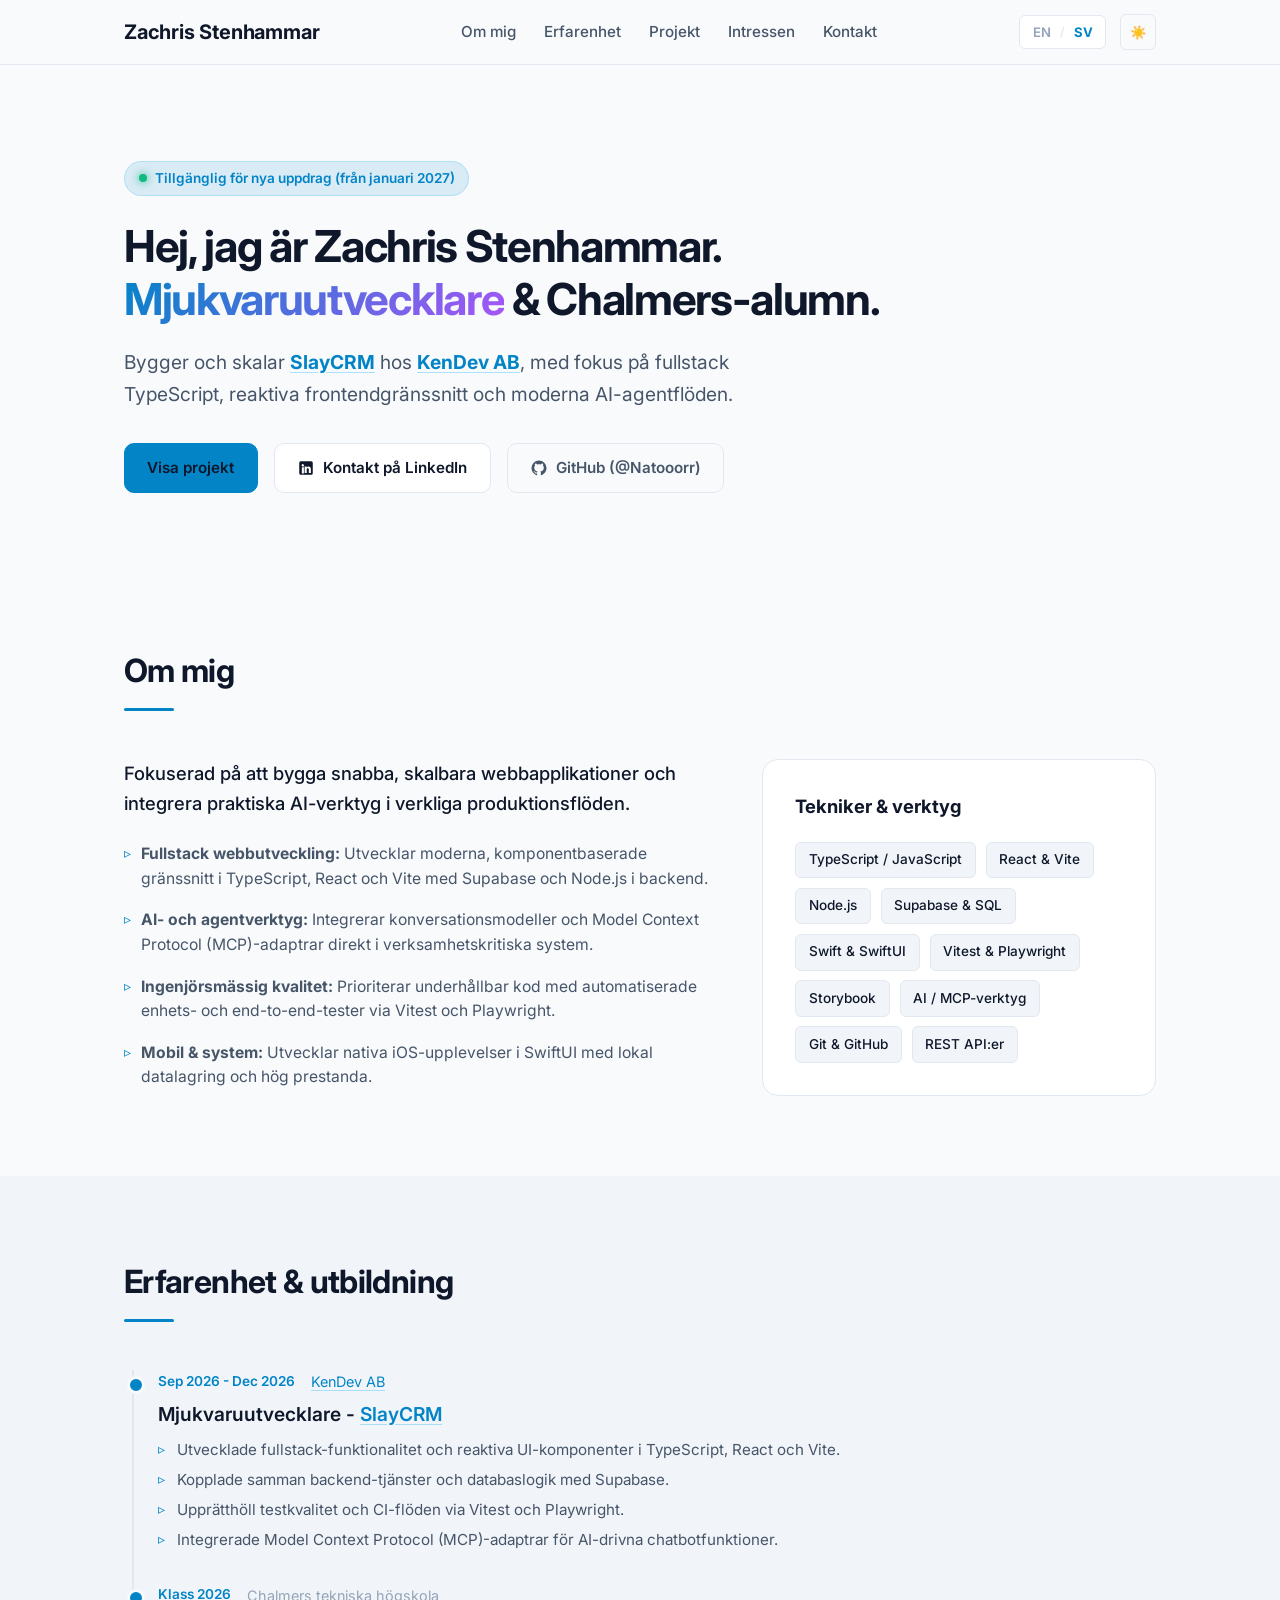
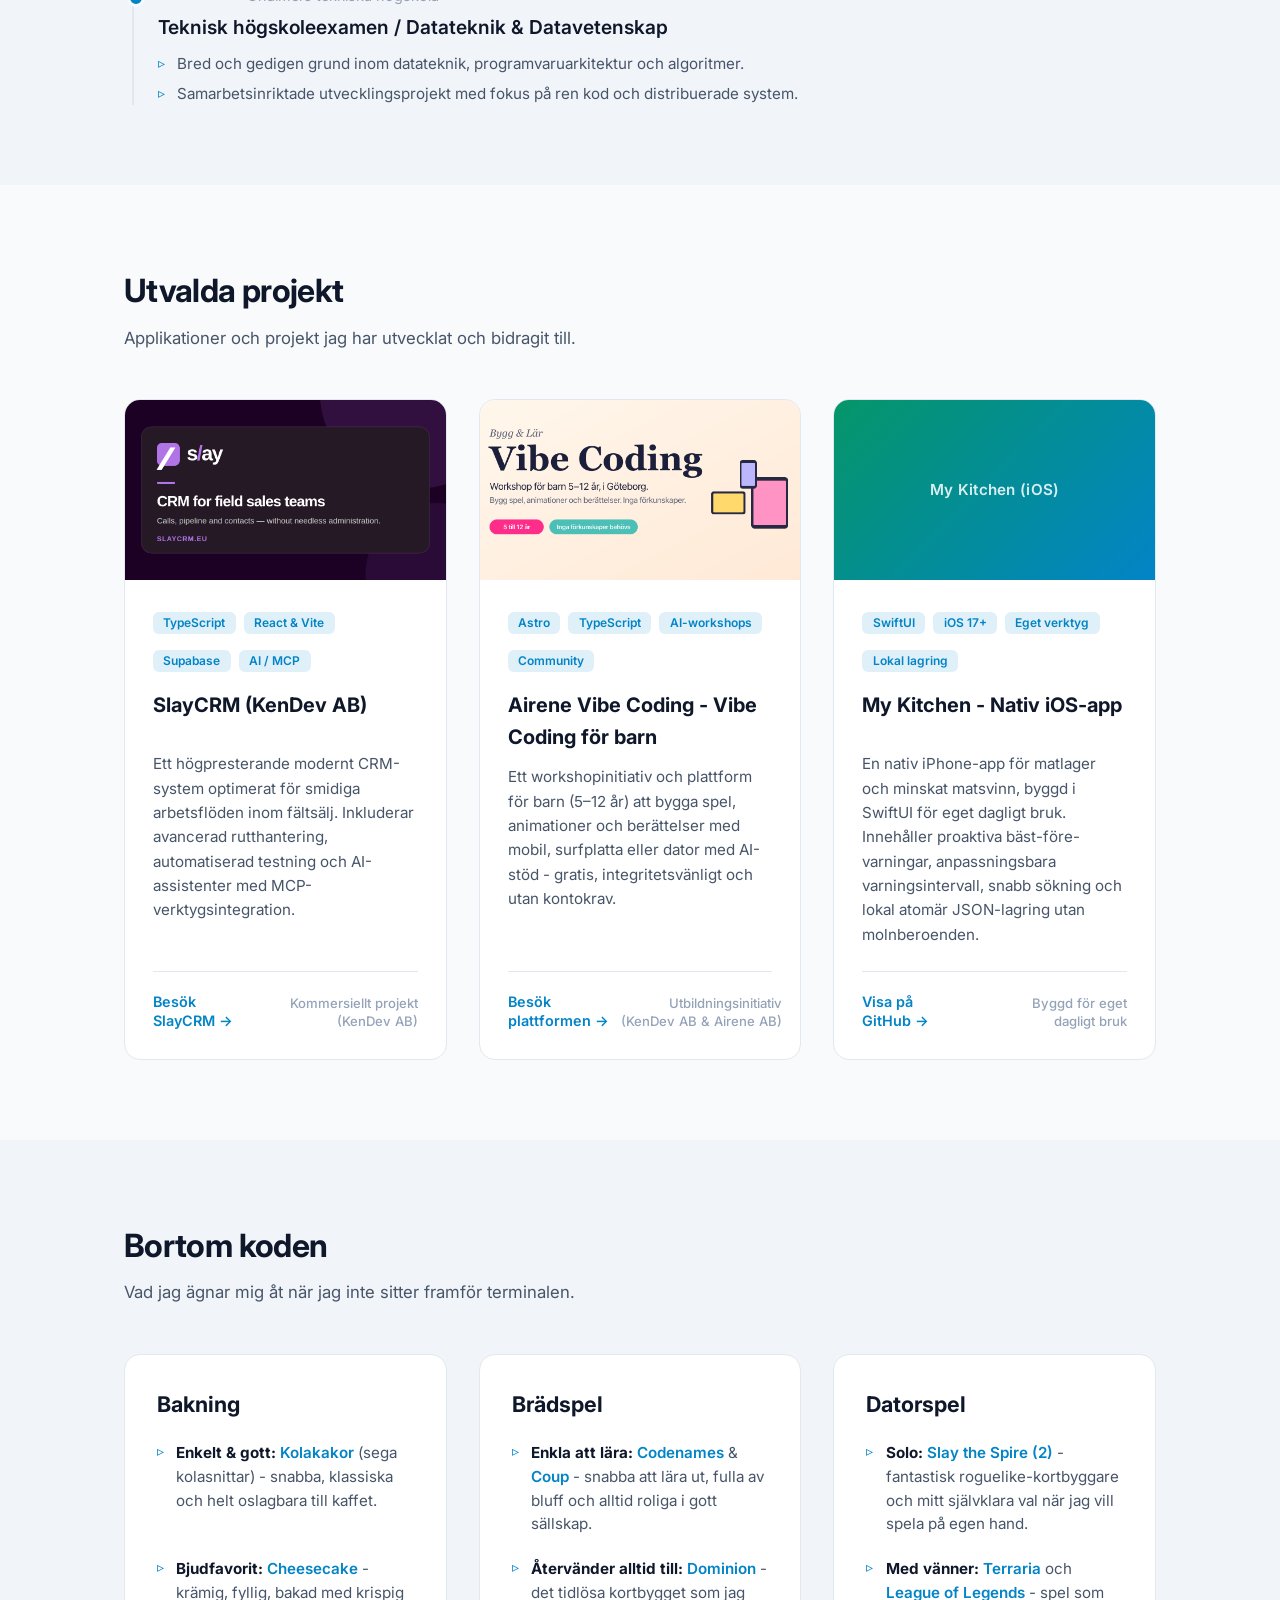
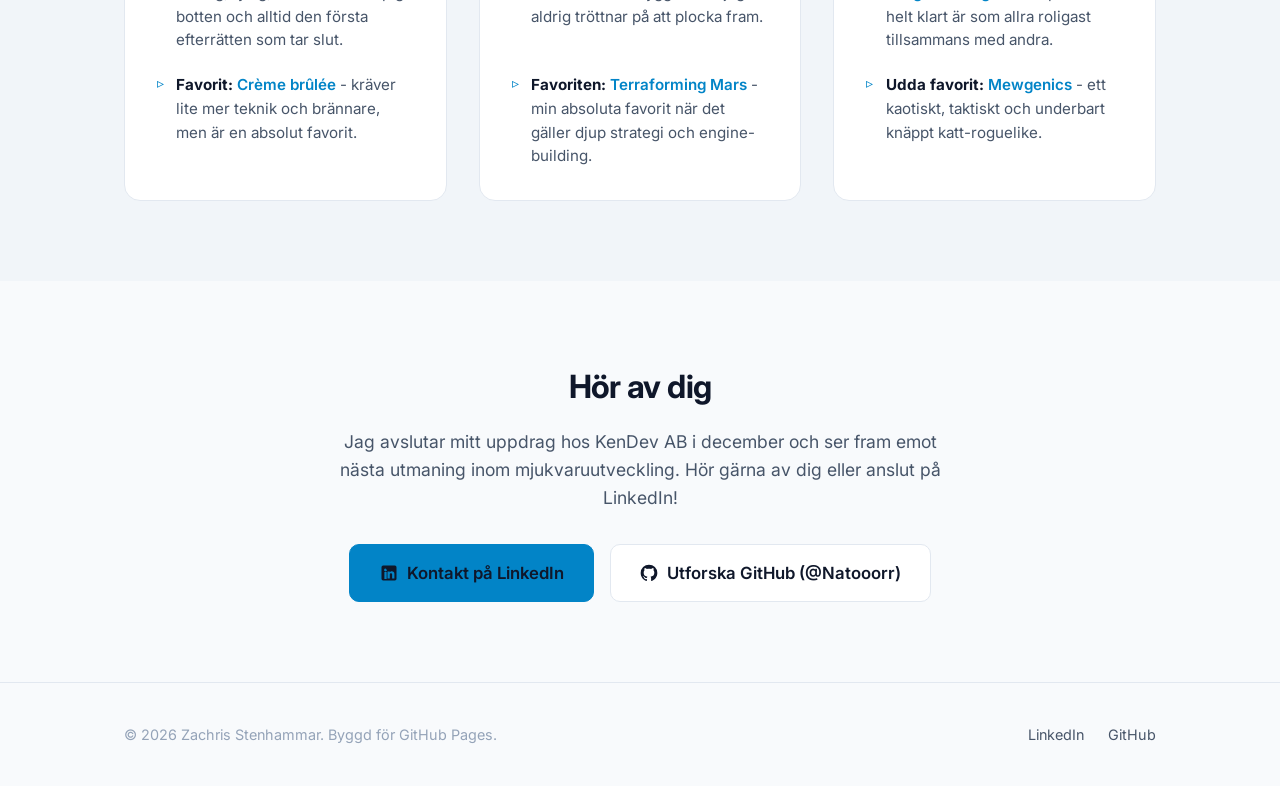
==== sv.html @ f37b709c "style: perfect 4-line hobby card row alignment and copy refinement" ====
<!DOCTYPE html>
<html lang="sv">
<head>
  <meta charset="UTF-8" />
  <meta name="viewport" content="width=device-width, initial-scale=1.0" />
  <title>Zachris Stenhammar - Mjukvaruutvecklare Portfolio</title>
  <meta name="description" content="Portfolio för Zachris Stenhammar - Mjukvaruutvecklare och Chalmers-alumn. Utvecklar SlayCRM hos KenDev AB." />

  <!-- Open Graph Meta Tags (Optimerade för LinkedIn) -->
  <meta property="og:title" content="Zachris Stenhammar - Mjukvaruutvecklare" />
  <meta property="og:description" content="Mjukvaruutvecklare och Chalmers-alumn. Utvecklar SlayCRM hos KenDev AB med TypeScript, React och AI-integrationer." />
  <meta property="og:type" content="website" />
  <meta property="og:locale" content="sv_SE" />
  <meta property="og:url" content="https://natooorr.github.io/portfolio/sv.html" />
  <meta property="og:image" content="https://placehold.co/1200x630/0f172a/38bdf8?text=Zachris+Stenhammar+%E2%80%94+Portfolio" />

  <link rel="stylesheet" href="style.css" />
  <link rel="preconnect" href="https://fonts.googleapis.com">
  <link rel="preconnect" href="https://fonts.gstatic.com" crossorigin>
  <link href="https://fonts.googleapis.com/css2?family=Inter:wght@400;500;600;700&display=swap" rel="stylesheet">
</head>
<body>
  <!-- Header / Navigation -->
  <header class="header">
    <div class="container nav-container">
      <a href="#hero" class="logo">Zachris Stenhammar</a>
      <nav class="nav-links">
        <a href="#about">Om mig</a>
        <a href="#experience">Erfarenhet</a>
        <a href="#projects">Projekt</a>
        <a href="#interests">Intressen</a>
        <a href="#contact">Kontakt</a>
      </nav>
      <div class="nav-actions">
        <div class="lang-switch" role="group" aria-label="Språkval / Language selection">
          <a href="index.html" class="lang-btn" title="English">EN</a>
          <span class="lang-sep">/</span>
          <a href="sv.html" class="lang-btn active" title="Svenska">SV</a>
        </div>
        <button id="theme-toggle" class="btn-icon" aria-label="Växla mörkt/ljust läge">🌙</button>
      </div>
    </div>
  </header>

  <!-- Hero Section -->
  <section id="hero" class="hero-section">
    <div class="container hero-content">
      <div class="status-badge">
        <span class="status-dot"></span> Tillgänglig för nya uppdrag (från januari 2027)
      </div>
      <h1 class="hero-title">
        Hej, jag är <span class="highlight">Zachris Stenhammar</span>.<br />
        <span class="gradient-text">Mjukvaruutvecklare</span> &amp; Chalmers-alumn.
      </h1>
      <p class="hero-subtitle">
        Bygger och skalar <a href="https://slaycrm.eu" target="_blank" rel="noopener" class="text-link"><strong>SlayCRM</strong></a> hos <a href="https://kendev.se" target="_blank" rel="noopener" class="text-link"><strong>KenDev AB</strong></a>, med fokus på fullstack TypeScript, reaktiva frontendgränssnitt och moderna AI-agentflöden.
      </p>
      <div class="hero-cta">
        <a href="#projects" class="btn btn-primary">Visa projekt</a>
        <a href="https://www.linkedin.com/in/zachris-stenhammar-56bb15175/" target="_blank" rel="noopener" class="btn btn-secondary">
          <svg class="icon" viewBox="0 0 24 24" width="18" height="18" fill="currentColor">
            <path d="M19 3a2 2 0 0 1 2 2v14a2 2 0 0 1-2 2H5a2 2 0 0 1-2-2V5a2 2 0 0 1 2-2h14m-.5 15.5v-5.3a3.26 3.26 0 0 0-3.26-3.26c-.85 0-1.84.52-2.28 1.3v-1.11h-2.79v8.37h2.79v-4.93c0-.77.62-1.4 1.39-1.4a1.4 1.4 0 0 1 1.4 1.4v4.93h2.75M6.46 10.9v8.37H9.2V10.9H6.46M7.83 6.64c-.95 0-1.72.77-1.72 1.72s.77 1.72 1.72 1.72 1.72-.77 1.72-1.72-.77-1.72-1.72Z"/>
          </svg>
          Kontakt på LinkedIn
        </a>
        <a href="https://github.com/Natooorr" target="_blank" rel="noopener" class="btn btn-ghost">
          <svg class="icon" viewBox="0 0 24 24" width="18" height="18" fill="currentColor">
            <path d="M12 2A10 10 0 0 0 2 12c0 4.42 2.87 8.17 6.84 9.5.5.08.66-.23.66-.5v-1.69c-2.77.6-3.36-1.34-3.36-1.34-.46-1.16-1.11-1.47-1.11-1.47-.91-.62.07-.6.07-.6 1 .07 1.53 1.03 1.53 1.03.87 1.52 2.34 1.07 2.91.83.1-.65.35-1.09.63-1.34-2.22-.25-4.55-1.11-4.55-4.92 0-1.11.38-2 1.03-2.71-.1-.25-.45-1.29.1-2.64 0 0 .84-.27 2.75 1.02.79-.22 1.65-.33 2.5-.33.85 0 1.71.11 2.5.33 1.91-1.29 2.75-1.02 2.75-1.02.55 1.35.2 2.39.1 2.64.65.71 1.03 1.6 1.03 2.71 0 3.82-2.34 4.66-4.57 4.91.36.31.69.92.69 1.85V21c0 .27.16.59.67.5C19.14 20.16 22 16.42 22 12A10 10 0 0 0 12 2Z"/>
          </svg>
          GitHub (@Natooorr)
        </a>
      </div>
    </div>
  </section>

  <!-- About Section -->
  <section id="about" class="section">
    <div class="container">
      <div class="section-header">
        <h2 class="section-title">Om mig</h2>
        <div class="section-line"></div>
      </div>
      <div class="about-grid">
        <div class="about-text">
          <p class="lead-text">
            Fokuserad på att bygga snabba, skalbara webbapplikationer och integrera praktiska AI-verktyg i verkliga produktionsflöden.
          </p>
          <div class="about-highlights">
            <div class="highlight-item">
              <span class="highlight-bullet">▹</span>
              <div>
                <strong>Fullstack webbutveckling:</strong> Utvecklar moderna, komponentbaserade gränssnitt i TypeScript, React och Vite med Supabase och Node.js i backend.
              </div>
            </div>
            <div class="highlight-item">
              <span class="highlight-bullet">▹</span>
              <div>
                <strong>AI- och agentverktyg:</strong> Integrerar konversationsmodeller och Model Context Protocol (MCP)-adaptrar direkt i verksamhetskritiska system.
              </div>
            </div>
            <div class="highlight-item">
              <span class="highlight-bullet">▹</span>
              <div>
                <strong>Ingenjörsmässig kvalitet:</strong> Prioriterar underhållbar kod med automatiserade enhets- och end-to-end-tester via Vitest och Playwright.
              </div>
            </div>
            <div class="highlight-item">
              <span class="highlight-bullet">▹</span>
              <div>
                <strong>Mobil &amp; system:</strong> Utvecklar nativa iOS-upplevelser i SwiftUI med lokal datalagring och hög prestanda.
              </div>
            </div>
          </div>
        </div>
        <div class="skills-card">
          <h3 class="skills-heading">Tekniker &amp; verktyg</h3>
          <div class="skills-tags">
            <span class="tag">TypeScript / JavaScript</span>
            <span class="tag">React &amp; Vite</span>
            <span class="tag">Node.js</span>
            <span class="tag">Supabase &amp; SQL</span>
            <span class="tag">Swift &amp; SwiftUI</span>
            <span class="tag">Vitest &amp; Playwright</span>
            <span class="tag">Storybook</span>
            <span class="tag">AI / MCP-verktyg</span>
            <span class="tag">Git &amp; GitHub</span>
            <span class="tag">REST API:er</span>
          </div>
        </div>
      </div>
    </div>
  </section>

  <!-- Experience Section -->
  <section id="experience" class="section section-alt">
    <div class="container">
      <div class="section-header">
        <h2 class="section-title">Erfarenhet &amp; utbildning</h2>
        <div class="section-line"></div>
      </div>

      <div class="timeline">
        <!-- KenDev AB -->
        <div class="timeline-item">
          <div class="timeline-meta">
            <span class="timeline-period">Sep 2026 - Dec 2026</span>
            <span class="timeline-company"><a href="https://kendev.se" target="_blank" rel="noopener" class="text-link">KenDev AB</a></span>
          </div>
          <div class="timeline-content">
            <h3 class="timeline-role">Mjukvaruutvecklare - <a href="https://slaycrm.eu" target="_blank" rel="noopener" class="text-link">SlayCRM</a></h3>
            <ul class="timeline-bullets">
              <li>Utvecklade fullstack-funktionalitet och reaktiva UI-komponenter i TypeScript, React och Vite.</li>
              <li>Kopplade samman backend-tjänster och databaslogik med Supabase.</li>
              <li>Upprätthöll testkvalitet och CI-flöden via Vitest och Playwright.</li>
              <li>Integrerade Model Context Protocol (MCP)-adaptrar för AI-drivna chatbotfunktioner.</li>
            </ul>
          </div>
        </div>

        <!-- Chalmers -->
        <div class="timeline-item">
          <div class="timeline-meta">
            <span class="timeline-period">Klass 2026</span>
            <span class="timeline-company">Chalmers tekniska högskola</span>
          </div>
          <div class="timeline-content">
            <h3 class="timeline-role">Teknisk högskoleexamen / Datateknik &amp; Datavetenskap</h3>
            <ul class="timeline-bullets">
              <li>Bred och gedigen grund inom datateknik, programvaruarkitektur och algoritmer.</li>
              <li>Samarbetsinriktade utvecklingsprojekt med fokus på ren kod och distribuerade system.</li>
            </ul>
          </div>
        </div>
      </div>
    </div>
  </section>

  <!-- Projects Section -->
  <section id="projects" class="section">
    <div class="container">
      <div class="section-header">
        <h2 class="section-title">Utvalda projekt</h2>
        <p class="section-subtitle">Applikationer och projekt jag har utvecklat och bidragit till.</p>
      </div>

      <div class="projects-grid">
        <!-- Project 1: SlayCRM -->
        <article class="project-card">
          <div class="project-preview">
            <img src="images/slaycrm.png" alt="SlayCRM Förhandsgranskning" />
          </div>
          <div class="project-body">
            <div class="project-tags">
              <span class="badge">TypeScript</span>
              <span class="badge">React &amp; Vite</span>
              <span class="badge">Supabase</span>
              <span class="badge">AI / MCP</span>
            </div>
            <h3 class="project-title">SlayCRM (KenDev AB)</h3>
            <p class="project-description">
              Ett högpresterande modernt CRM-system optimerat för smidiga arbetsflöden inom fältsälj. Inkluderar avancerad rutthantering, automatiserad testning och AI-assistenter med MCP-verktygsintegration.
            </p>
            <div class="project-links">
              <a href="https://slaycrm.eu" target="_blank" rel="noopener" class="link-btn link-demo">Besök<br />SlayCRM&nbsp;&rarr;</a>
              <span class="project-meta">Kommersiellt projekt<br />(KenDev AB)</span>
            </div>
          </div>
        </article>

        <!-- Project 2: Airene Vibe Coding -->
        <article class="project-card">
          <div class="project-preview">
            <img src="images/vibecoding.png" alt="Airene Vibe Coding Förhandsgranskning" />
          </div>
          <div class="project-body">
            <div class="project-tags">
              <span class="badge">Astro</span>
              <span class="badge">TypeScript</span>
              <span class="badge">AI-workshops</span>
              <span class="badge">Community</span>
            </div>
            <h3 class="project-title">Airene Vibe Coding - Vibe Coding för barn</h3>
            <p class="project-description">
              Ett workshopinitiativ och plattform för barn (5–12 år) att bygga spel, animationer och berättelser med mobil, surfplatta eller dator med AI-stöd - gratis, integritetsvänligt och utan kontokrav.
            </p>
            <div class="project-links">
              <a href="https://vibecoding.bernting.se" target="_blank" rel="noopener" class="link-btn link-demo">Besök<br />plattformen&nbsp;&rarr;</a>
              <span class="project-meta">Utbildningsinitiativ<br />(KenDev AB &amp; Airene AB)</span>
            </div>
          </div>
        </article>

        <!-- Project 3: My Kitchen iOS App -->
        <article class="project-card">
          <div class="project-preview">
            <div class="project-placeholder-thumb gradient-2">
              <span>My Kitchen (iOS)</span>
            </div>
          </div>
          <div class="project-body">
            <div class="project-tags">
              <span class="badge">SwiftUI</span>
              <span class="badge">iOS 17+</span>
              <span class="badge">Eget verktyg</span>
              <span class="badge">Lokal lagring</span>
            </div>
            <h3 class="project-title">My Kitchen - Nativ iOS-app</h3>
            <p class="project-description">
              En nativ iPhone-app för matlager och minskat matsvinn, byggd i SwiftUI för eget dagligt bruk. Innehåller proaktiva bäst-före-varningar, anpassningsbara varningsintervall, snabb sökning och lokal atomär JSON-lagring utan molnberoenden.
            </p>
            <div class="project-links">
              <a href="https://github.com/Natooorr/KitchenInventory" target="_blank" rel="noopener" class="link-btn link-demo">Visa på<br />GitHub&nbsp;&rarr;</a>
              <span class="project-meta">Byggd för eget<br />dagligt bruk</span>
            </div>
          </div>
        </article>
      </div>
    </div>
  </section>

  <!-- Bortom koden Section -->
  <section id="interests" class="section section-alt">
    <div class="container">
      <div class="section-header">
        <h2 class="section-title">Bortom koden</h2>
        <p class="section-subtitle">Vad jag ägnar mig åt när jag inte sitter framför terminalen.</p>
      </div>

      <div class="interests-grid">
        <!-- Bakning -->
        <div class="interest-card">
          <div class="interest-header">
            <h3 class="interest-title">Bakning</h3>
          </div>
          <ul class="interest-list">
            <li>
              <strong>Enkelt &amp; gott:</strong> <em>Kolakakor</em> (sega kolasnittar)&nbsp;- snabba, klassiska och helt oslagbara till kaffet.
            </li>
            <li>
              <strong>Bjudfavorit:</strong> <em>Cheesecake</em>&nbsp;- krämig, fyllig, bakad med krispig botten och alltid den första efterrätten som tar slut.
            </li>
            <li>
              <strong>Favorit:</strong> <em>Crème brûlée</em>&nbsp;- kräver lite mer teknik och brännare, men är en absolut favorit.
            </li>
          </ul>
        </div>

        <!-- Brädspel -->
        <div class="interest-card">
          <div class="interest-header">
            <h3 class="interest-title">Brädspel</h3>
          </div>
          <ul class="interest-list">
            <li>
              <strong>Enkla att lära:</strong> <em>Codenames</em> &amp; <em>Coup</em>&nbsp;- snabba att lära ut, fulla av bluff och alltid roliga i gott sällskap.
            </li>
            <li>
              <strong>Återvänder alltid till:</strong> <em>Dominion</em>&nbsp;- det tidlösa kortbygget som jag aldrig tröttnar på att plocka fram.
            </li>
            <li>
              <strong>Favoriten:</strong> <em>Terraforming Mars</em>&nbsp;- min absoluta favorit när det gäller djup strategi och engine-building.
            </li>
          </ul>
        </div>

        <!-- Datorspel -->
        <div class="interest-card">
          <div class="interest-header">
            <h3 class="interest-title">Datorspel</h3>
          </div>
          <ul class="interest-list">
            <li>
              <strong>Solo:</strong> <em>Slay the Spire (2)</em>&nbsp;- fantastisk roguelike-kortbyggare och mitt självklara val när jag vill spela på egen hand.
            </li>
            <li>
              <strong>Med vänner:</strong> <em>Terraria</em> och <em>League of Legends</em>&nbsp;- spel som helt klart är som allra roligast tillsammans med andra.
            </li>
            <li>
              <strong>Udda favorit:</strong> <em>Mewgenics</em>&nbsp;- ett kaotiskt, taktiskt och underbart knäppt katt-roguelike.
            </li>
          </ul>
        </div>
      </div>
    </div>
  </section>

  <!-- Contact & LinkedIn CTA -->
  <section id="contact" class="section">
    <div class="container contact-container">
      <h2 class="section-title">Hör av dig</h2>
      <p class="contact-subtitle">
        Jag avslutar mitt uppdrag hos KenDev AB i december och ser fram emot nästa utmaning inom mjukvaruutveckling. Hör gärna av dig eller anslut på LinkedIn!
      </p>
      <div class="contact-buttons">
        <a href="https://www.linkedin.com/in/zachris-stenhammar-56bb15175/" target="_blank" rel="noopener" class="btn btn-primary btn-large">
          <svg class="icon" viewBox="0 0 24 24" width="20" height="20" fill="currentColor">
            <path d="M19 3a2 2 0 0 1 2 2v14a2 2 0 0 1-2 2H5a2 2 0 0 1-2-2V5a2 2 0 0 1 2-2h14m-.5 15.5v-5.3a3.26 3.26 0 0 0-3.26-3.26c-.85 0-1.84.52-2.28 1.3v-1.11h-2.79v8.37h2.79v-4.93c0-.77.62-1.4 1.39-1.4a1.4 1.4 0 0 1 1.4 1.4v4.93h2.75M6.46 10.9v8.37H9.2V10.9H6.46M7.83 6.64c-.95 0-1.72.77-1.72 1.72s.77 1.72 1.72 1.72 1.72-.77 1.72-1.72-.77-1.72-1.72Z"/>
          </svg>
          Kontakt på LinkedIn
        </a>
        <a href="https://github.com/Natooorr" target="_blank" rel="noopener" class="btn btn-secondary btn-large">
          <svg class="icon" viewBox="0 0 24 24" width="20" height="20" fill="currentColor">
            <path d="M12 2A10 10 0 0 0 2 12c0 4.42 2.87 8.17 6.84 9.5.5.08.66-.23.66-.5v-1.69c-2.77.6-3.36-1.34-3.36-1.34-.46-1.16-1.11-1.47-1.11-1.47-.91-.62.07-.6.07-.6 1 .07 1.53 1.03 1.53 1.03.87 1.52 2.34 1.07 2.91.83.1-.65.35-1.09.63-1.34-2.22-.25-4.55-1.11-4.55-4.92 0-1.11.38-2 1.03-2.71-.1-.25-.45-1.29.1-2.64 0 0 .84-.27 2.75 1.02.79-.22 1.65-.33 2.5-.33.85 0 1.71.11 2.5.33 1.91-1.29 2.75-1.02 2.75-1.02.55 1.35.2 2.39.1 2.64.65.71 1.03 1.6 1.03 2.71 0 3.82-2.34 4.66-4.57 4.91.36.31.69.92.69 1.85V21c0 .27.16.59.67.5C19.14 20.16 22 16.42 22 12A10 10 0 0 0 12 2Z"/>
          </svg>
          Utforska GitHub (@Natooorr)
        </a>
      </div>
    </div>
  </section>

  <!-- Footer -->
  <footer class="footer">
    <div class="container footer-container">
      <p>&copy; 2026 Zachris Stenhammar. Byggd för GitHub Pages.</p>
      <div class="footer-links">
        <a href="https://www.linkedin.com/in/zachris-stenhammar-56bb15175/" target="_blank" rel="noopener">LinkedIn</a>
        <a href="https://github.com/Natooorr" target="_blank" rel="noopener">GitHub</a>
      </div>
    </div>
  </footer>

  <script src="script.js"></script>
</body>
</html>
---- style.css ----
/* CSS Reset & Variables */
:root {
  --font-family: 'Inter', -apple-system, BlinkMacSystemFont, 'Segoe UI', Roboto, Helvetica, Arial, sans-serif;
  --bg-primary: #0f172a;
  --bg-secondary: #1e293b;
  --bg-card: #1e293b;
  --border-color: #334155;
  --text-primary: #f8fafc;
  --text-secondary: #94a3b8;
  --text-muted: #64748b;
  --accent: #38bdf8;
  --accent-hover: #0284c7;
  --accent-glow: rgba(56, 189, 248, 0.15);
  --success: #10b981;
  --transition: all 0.2s ease-in-out;
  --radius-sm: 6px;
  --radius-md: 10px;
  --radius-lg: 16px;
}

[data-theme="light"] {
  --bg-primary: #f8fafc;
  --bg-secondary: #f1f5f9;
  --bg-card: #ffffff;
  --border-color: #e2e8f0;
  --text-primary: #0f172a;
  --text-secondary: #475569;
  --text-muted: #94a3b8;
  --accent: #0284c7;
  --accent-hover: #0369a1;
  --accent-glow: rgba(2, 132, 199, 0.12);
}

* {
  box-sizing: border-box;
  margin: 0;
  padding: 0;
}

html {
  scroll-behavior: smooth;
}

body {
  font-family: var(--font-family);
  background-color: var(--bg-primary);
  color: var(--text-primary);
  line-height: 1.6;
  -webkit-font-smoothing: antialiased;
  transition: background-color 0.3s ease, color 0.3s ease;
}

/* Links */
.text-link {
  color: var(--accent);
  text-decoration: underline;
  text-underline-offset: 3px;
  text-decoration-color: rgba(56, 189, 248, 0.4);
  transition: var(--transition);
}

.text-link:hover {
  color: var(--accent-hover);
  text-decoration-color: var(--accent-hover);
}

/* Layout Utilities */
.container {
  max-width: 1080px;
  margin: 0 auto;
  padding: 0 1.5rem;
}

.section {
  padding: 5rem 0;
}

.section-alt {
  background-color: var(--bg-secondary);
}

.section-header {
  margin-bottom: 3rem;
}

.section-title {
  font-size: 2rem;
  font-weight: 700;
  letter-spacing: -0.02em;
}

.section-subtitle {
  color: var(--text-secondary);
  font-size: 1.05rem;
  margin-top: 0.5rem;
}

.section-line {
  width: 50px;
  height: 3px;
  background: var(--accent);
  margin-top: 0.75rem;
  border-radius: 2px;
}

/* Header & Nav */
.header {
  position: sticky;
  top: 0;
  z-index: 100;
  background-color: rgba(15, 23, 42, 0.85);
  backdrop-filter: blur(12px);
  border-bottom: 1px solid var(--border-color);
  transition: background-color 0.3s ease;
}

[data-theme="light"] .header {
  background-color: rgba(248, 250, 252, 0.85);
}

.nav-container {
  display: flex;
  align-items: center;
  justify-content: space-between;
  height: 4rem;
}

.logo {
  font-weight: 700;
  font-size: 1.25rem;
  color: var(--text-primary);
  text-decoration: none;
  letter-spacing: -0.01em;
}

.nav-links {
  display: flex;
  gap: 1.75rem;
}

.nav-links a {
  color: var(--text-secondary);
  text-decoration: none;
  font-size: 0.95rem;
  font-weight: 500;
  transition: var(--transition);
}

.nav-links a:hover {
  color: var(--accent);
}

.nav-actions {
  display: flex;
  align-items: center;
  gap: 0.85rem;
}

.lang-switch {
  display: inline-flex;
  align-items: center;
  gap: 0.3rem;
  padding: 0.25rem 0.55rem;
  border: 1px solid var(--border-color);
  border-radius: var(--radius-sm);
  background: var(--bg-card);
  font-size: 0.82rem;
  font-weight: 600;
}

.lang-btn {
  color: var(--text-muted);
  text-decoration: none;
  transition: var(--transition);
  padding: 0.1rem 0.25rem;
  border-radius: 3px;
}

.lang-btn:hover {
  color: var(--text-primary);
}

.lang-btn.active {
  color: var(--accent);
  font-weight: 700;
}

.lang-sep {
  color: var(--border-color);
  font-size: 0.75rem;
  user-select: none;
}

.btn-icon {
  background: transparent;
  border: 1px solid var(--border-color);
  color: var(--text-primary);
  width: 36px;
  height: 36px;
  border-radius: var(--radius-sm);
  display: inline-flex;
  align-items: center;
  justify-content: center;
  cursor: pointer;
  transition: var(--transition);
}

.btn-icon:hover {
  background: var(--bg-secondary);
}

/* Hero Section */
.hero-section {
  padding: 6rem 0 4.5rem;
}

.status-badge {
  display: inline-flex;
  align-items: center;
  gap: 0.5rem;
  background: var(--accent-glow);
  color: var(--accent);
  font-size: 0.85rem;
  font-weight: 600;
  padding: 0.35rem 0.85rem;
  border-radius: 9999px;
  border: 1px solid rgba(56, 189, 248, 0.25);
  margin-bottom: 1.5rem;
}

.status-dot {
  width: 8px;
  height: 8px;
  background: var(--success);
  border-radius: 50%;
  box-shadow: 0 0 8px var(--success);
}

.hero-title {
  font-size: 2.75rem;
  font-weight: 700;
  line-height: 1.2;
  letter-spacing: -0.03em;
  margin-bottom: 1.25rem;
}

.highlight {
  color: var(--text-primary);
}

.gradient-text {
  background: linear-gradient(135deg, var(--accent) 0%, #a855f7 100%);
  -webkit-background-clip: text;
  -webkit-text-fill-color: transparent;
}

.hero-subtitle {
  font-size: 1.2rem;
  color: var(--text-secondary);
  max-width: 680px;
  margin-bottom: 2rem;
  line-height: 1.7;
}

.hero-cta {
  display: flex;
  flex-wrap: wrap;
  gap: 1rem;
  align-items: center;
}

/* Buttons */
.btn {
  display: inline-flex;
  align-items: center;
  gap: 0.5rem;
  padding: 0.75rem 1.4rem;
  font-size: 0.95rem;
  font-weight: 600;
  border-radius: var(--radius-md);
  text-decoration: none;
  cursor: pointer;
  transition: var(--transition);
}

.btn-primary {
  background-color: var(--accent);
  color: #0f172a;
  border: 1px solid var(--accent);
}

.btn-primary:hover {
  background-color: var(--accent-hover);
  border-color: var(--accent-hover);
  color: #ffffff;
}

.btn-secondary {
  background-color: var(--bg-card);
  color: var(--text-primary);
  border: 1px solid var(--border-color);
}

.btn-secondary:hover {
  border-color: var(--accent);
  color: var(--accent);
}

.btn-ghost {
  background-color: transparent;
  color: var(--text-secondary);
  border: 1px solid var(--border-color);
}

.btn-ghost:hover {
  color: var(--text-primary);
  background-color: var(--bg-card);
}

.btn-large {
  padding: 0.9rem 1.8rem;
  font-size: 1.05rem;
}

/* About Grid */
.about-grid {
  display: grid;
  grid-template-columns: 1.2fr 0.8fr;
  gap: 3rem;
  align-items: start;
}

.lead-text {
  font-size: 1.15rem;
  font-weight: 500;
  color: var(--text-primary);
  line-height: 1.6;
  margin-bottom: 1.5rem;
}

.about-highlights {
  display: flex;
  flex-direction: column;
  gap: 1.1rem;
}

.highlight-item {
  display: flex;
  align-items: flex-start;
  gap: 0.6rem;
  font-size: 0.98rem;
  color: var(--text-secondary);
  line-height: 1.55;
}

.highlight-bullet {
  color: var(--accent);
  font-size: 0.9rem;
  line-height: 1.5;
  flex-shrink: 0;
}

.skills-card {
  background: var(--bg-card);
  padding: 2rem;
  border-radius: var(--radius-lg);
  border: 1px solid var(--border-color);
}

.skills-heading {
  font-size: 1.15rem;
  margin-bottom: 1.25rem;
}

.skills-tags {
  display: flex;
  flex-wrap: wrap;
  gap: 0.6rem;
}

.tag {
  background: var(--bg-secondary);
  border: 1px solid var(--border-color);
  color: var(--text-primary);
  padding: 0.4rem 0.8rem;
  border-radius: var(--radius-sm);
  font-size: 0.85rem;
  font-weight: 500;
  white-space: nowrap;
  display: inline-flex;
  align-items: center;
}

/* Projects Grid */
.projects-grid {
  display: grid;
  grid-template-columns: repeat(auto-fit, minmax(320px, 1fr));
  gap: 2rem;
}

.project-card {
  background: var(--bg-card);
  border-radius: var(--radius-lg);
  border: 1px solid var(--border-color);
  overflow: hidden;
  display: flex;
  flex-direction: column;
  transition: var(--transition);
  position: relative;
  cursor: pointer;
}

.project-card:hover {
  transform: translateY(-4px);
  border-color: var(--accent);
  box-shadow: 0 12px 30px rgba(0, 0, 0, 0.15);
}

.project-card:hover .link-btn {
  color: var(--accent-hover);
}

.project-preview {
  height: 180px;
  overflow: hidden;
  position: relative;
  background-color: var(--bg-secondary);
}

.project-preview img {
  width: 100%;
  height: 100%;
  object-fit: cover;
  display: block;
  transition: transform 0.3s ease;
}

.project-card:hover .project-preview img {
  transform: scale(1.04);
}

.project-placeholder-thumb {
  width: 100%;
  height: 100%;
  display: flex;
  align-items: center;
  justify-content: center;
  font-weight: 600;
  font-size: 0.95rem;
  color: rgba(255, 255, 255, 0.85);
  letter-spacing: 0.02em;
}

.gradient-1 { background: linear-gradient(135deg, #2563eb, #7c3aed); }
.gradient-2 { background: linear-gradient(135deg, #059669, #0284c7); }
.gradient-3 { background: linear-gradient(135deg, #db2777, #ea580c); }

.project-body {
  padding: 1.75rem;
  display: flex;
  flex-direction: column;
  flex-grow: 1;
}

.project-tags {
  display: flex;
  flex-wrap: wrap;
  align-items: center;
  gap: 0.5rem;
  margin-bottom: 0.85rem;
  min-height: 4.2rem;
}

.badge {
  font-size: 0.75rem;
  font-weight: 600;
  color: var(--accent);
  background: var(--accent-glow);
  padding: 0.25rem 0.65rem;
  border-radius: var(--radius-sm);
  white-space: nowrap;
  display: inline-flex;
  align-items: center;
  line-height: 1.2;
}

.project-title {
  font-size: 1.25rem;
  margin-bottom: 0.75rem;
  min-height: 3.2rem;
}

.project-description {
  font-size: 0.95rem;
  color: var(--text-secondary);
  line-height: 1.6;
  margin-bottom: 1.5rem;
  flex-grow: 1;
}

.project-links {
  display: flex;
  justify-content: space-between;
  align-items: flex-end;
  gap: 0.75rem;
  margin-top: auto;
  padding-top: 1.25rem;
  border-top: 1px solid var(--border-color);
}

.project-links a::after {
  content: '';
  position: absolute;
  inset: 0;
  z-index: 10;
}

.link-btn {
  text-decoration: none;
  font-size: 0.9rem;
  font-weight: 600;
  line-height: 1.35;
  color: var(--accent);
  transition: var(--transition);
  white-space: nowrap;
  flex-shrink: 0;
}

.link-btn:hover {
  color: var(--accent-hover);
}

.link-demo {
  color: var(--accent);
}

.project-meta {
  font-size: 0.82rem;
  font-weight: 500;
  line-height: 1.35;
  color: var(--text-muted);
  text-align: right;
  white-space: nowrap;
}

/* Timeline */
.timeline {
  display: flex;
  flex-direction: column;
  gap: 2rem;
  border-left: 2px solid var(--border-color);
  padding-left: 1.5rem;
  margin-left: 0.5rem;
}

/* Interests / Hobbies */
.interests-grid {
  display: grid;
  grid-template-columns: repeat(auto-fit, minmax(300px, 1fr));
  gap: 2rem;
}

.interest-card {
  background: var(--bg-card);
  border: 1px solid var(--border-color);
  border-radius: var(--radius-lg);
  padding: 2rem;
  display: flex;
  flex-direction: column;
  cursor: default;
}

.interest-header {
  margin-bottom: 1.25rem;
}

.interest-title {
  font-size: 1.35rem;
  font-weight: 700;
  color: var(--text-primary);
}

.interest-list {
  list-style: none;
  padding: 0;
  display: flex;
  flex-direction: column;
  gap: 1.25rem;
}

.interest-list li {
  position: relative;
  padding-left: 1.2rem;
  color: var(--text-secondary);
  font-size: 0.95rem;
  line-height: 1.55;
  min-height: 6.0rem;
}

.interest-list li:last-child {
  min-height: auto;
}

.interest-list li::before {
  content: '▹';
  position: absolute;
  left: 0;
  color: var(--accent);
  font-size: 0.85rem;
}

.interest-list strong {
  color: var(--text-primary);
}

.interest-list em {
  color: var(--accent);
  font-style: normal;
  font-weight: 600;
}

.timeline-item {
  position: relative;
}

.timeline-item::before {
  content: '';
  position: absolute;
  left: -1.95rem;
  top: 0.35rem;
  width: 12px;
  height: 12px;
  border-radius: 50%;
  background: var(--accent);
  border: 3px solid var(--bg-primary);
}

.timeline-meta {
  display: flex;
  gap: 1rem;
  align-items: center;
  margin-bottom: 0.35rem;
}

.timeline-period {
  font-size: 0.85rem;
  font-weight: 600;
  color: var(--accent);
}

.timeline-company {
  font-size: 0.9rem;
  color: var(--text-muted);
}

.timeline-role {
  font-size: 1.2rem;
  font-weight: 600;
  margin-bottom: 0.5rem;
}

.timeline-desc {
  color: var(--text-secondary);
  font-size: 0.95rem;
}

.timeline-bullets {
  list-style: none;
  padding: 0;
  margin-top: 0.6rem;
  display: flex;
  flex-direction: column;
  gap: 0.45rem;
}

.timeline-bullets li {
  position: relative;
  padding-left: 1.2rem;
  color: var(--text-secondary);
  font-size: 0.95rem;
  line-height: 1.5;
}

.timeline-bullets li::before {
  content: '▹';
  position: absolute;
  left: 0;
  color: var(--accent);
  font-size: 0.85rem;
}

/* Contact */
.contact-container {
  text-align: center;
  max-width: 650px;
}

.contact-subtitle {
  color: var(--text-secondary);
  font-size: 1.1rem;
  margin: 1rem 0 2rem;
}

.contact-buttons {
  display: flex;
  justify-content: center;
  gap: 1rem;
  flex-wrap: wrap;
}

/* Footer */
.footer {
  border-top: 1px solid var(--border-color);
  padding: 2.5rem 0;
  font-size: 0.9rem;
  color: var(--text-muted);
}

.footer-container {
  display: flex;
  justify-content: space-between;
  align-items: center;
}

.footer-links {
  display: flex;
  gap: 1.5rem;
}

.footer-links a {
  color: var(--text-secondary);
  text-decoration: none;
}

.footer-links a:hover {
  color: var(--accent);
}

/* Responsive */
@media (max-width: 768px) {
  .hero-title {
    font-size: 2.1rem;
  }
  .about-grid {
    grid-template-columns: 1fr;
  }
  .nav-links {
    display: none;
  }
  .footer-container {
    flex-direction: column;
    gap: 1rem;
    text-align: center;
  }
  .project-title,
  .project-tags,
  .interest-header,
  .interest-list li {
    min-height: auto;
  }
}
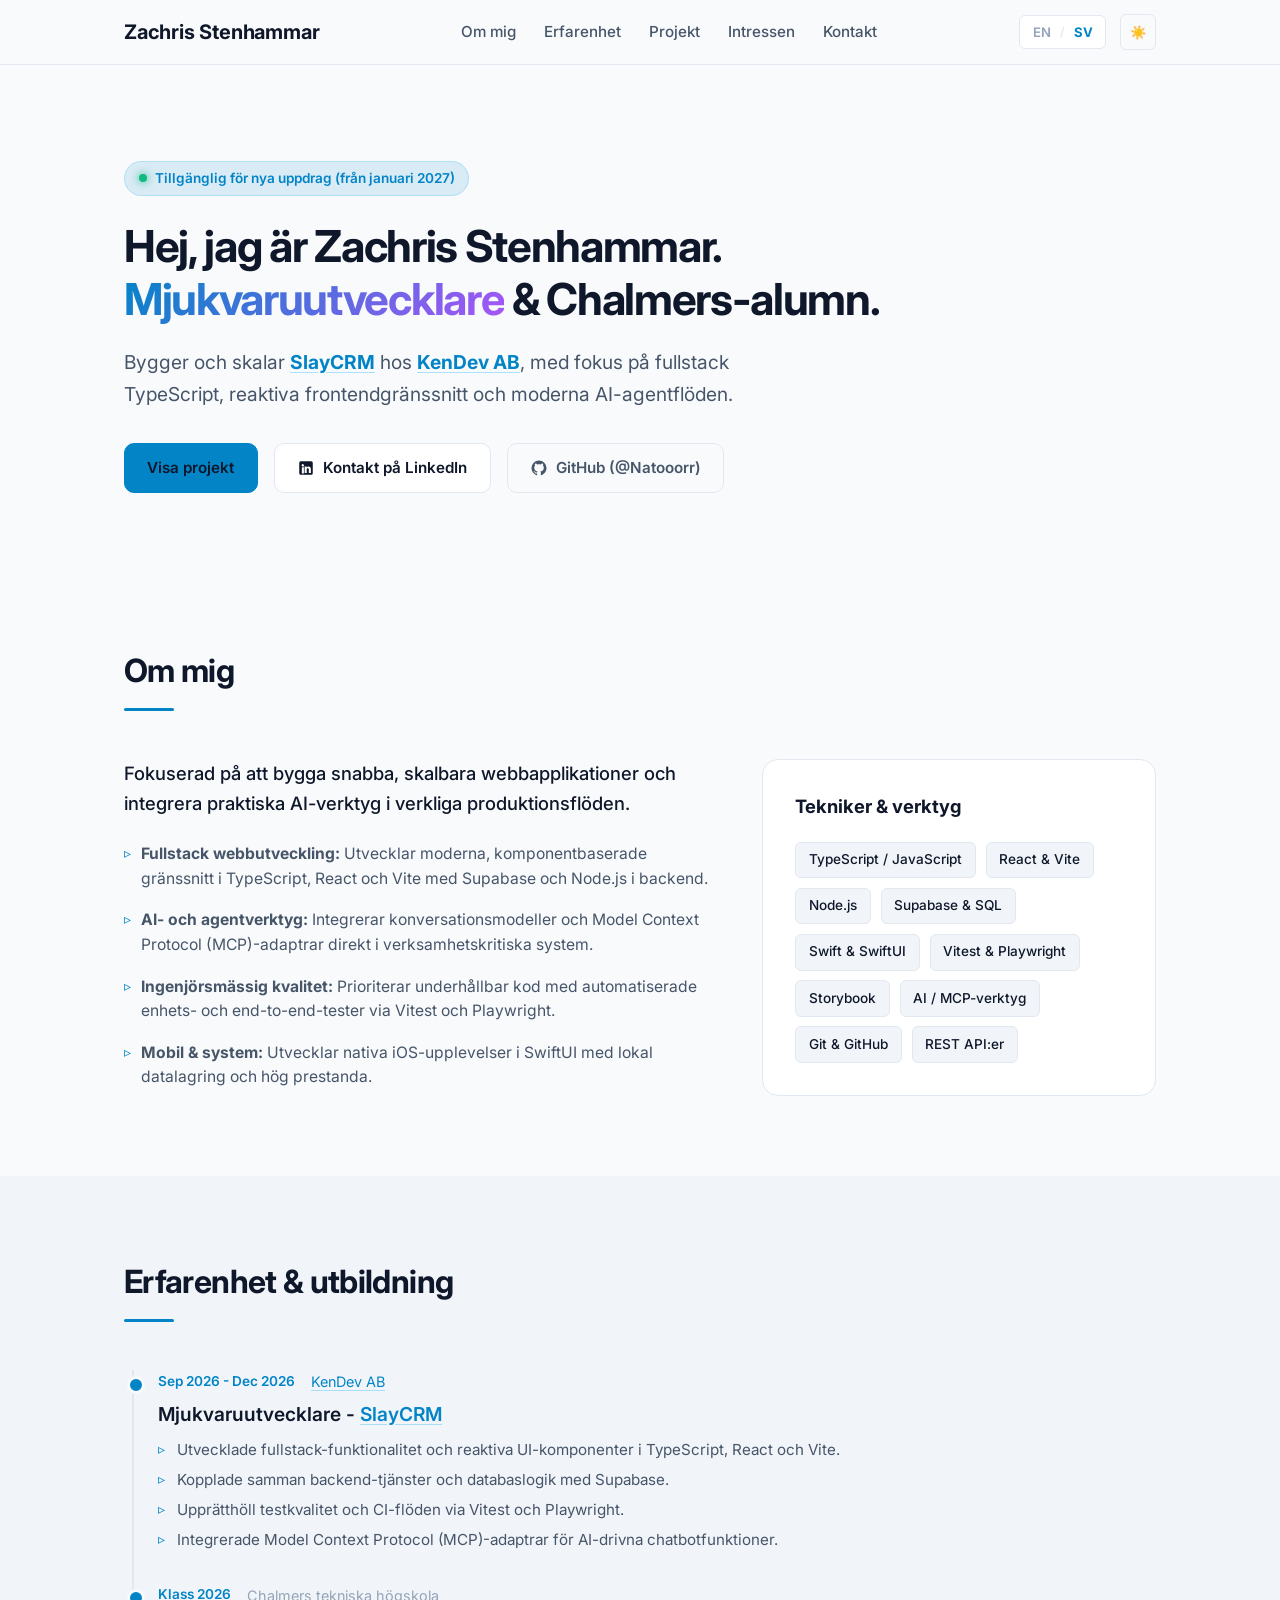
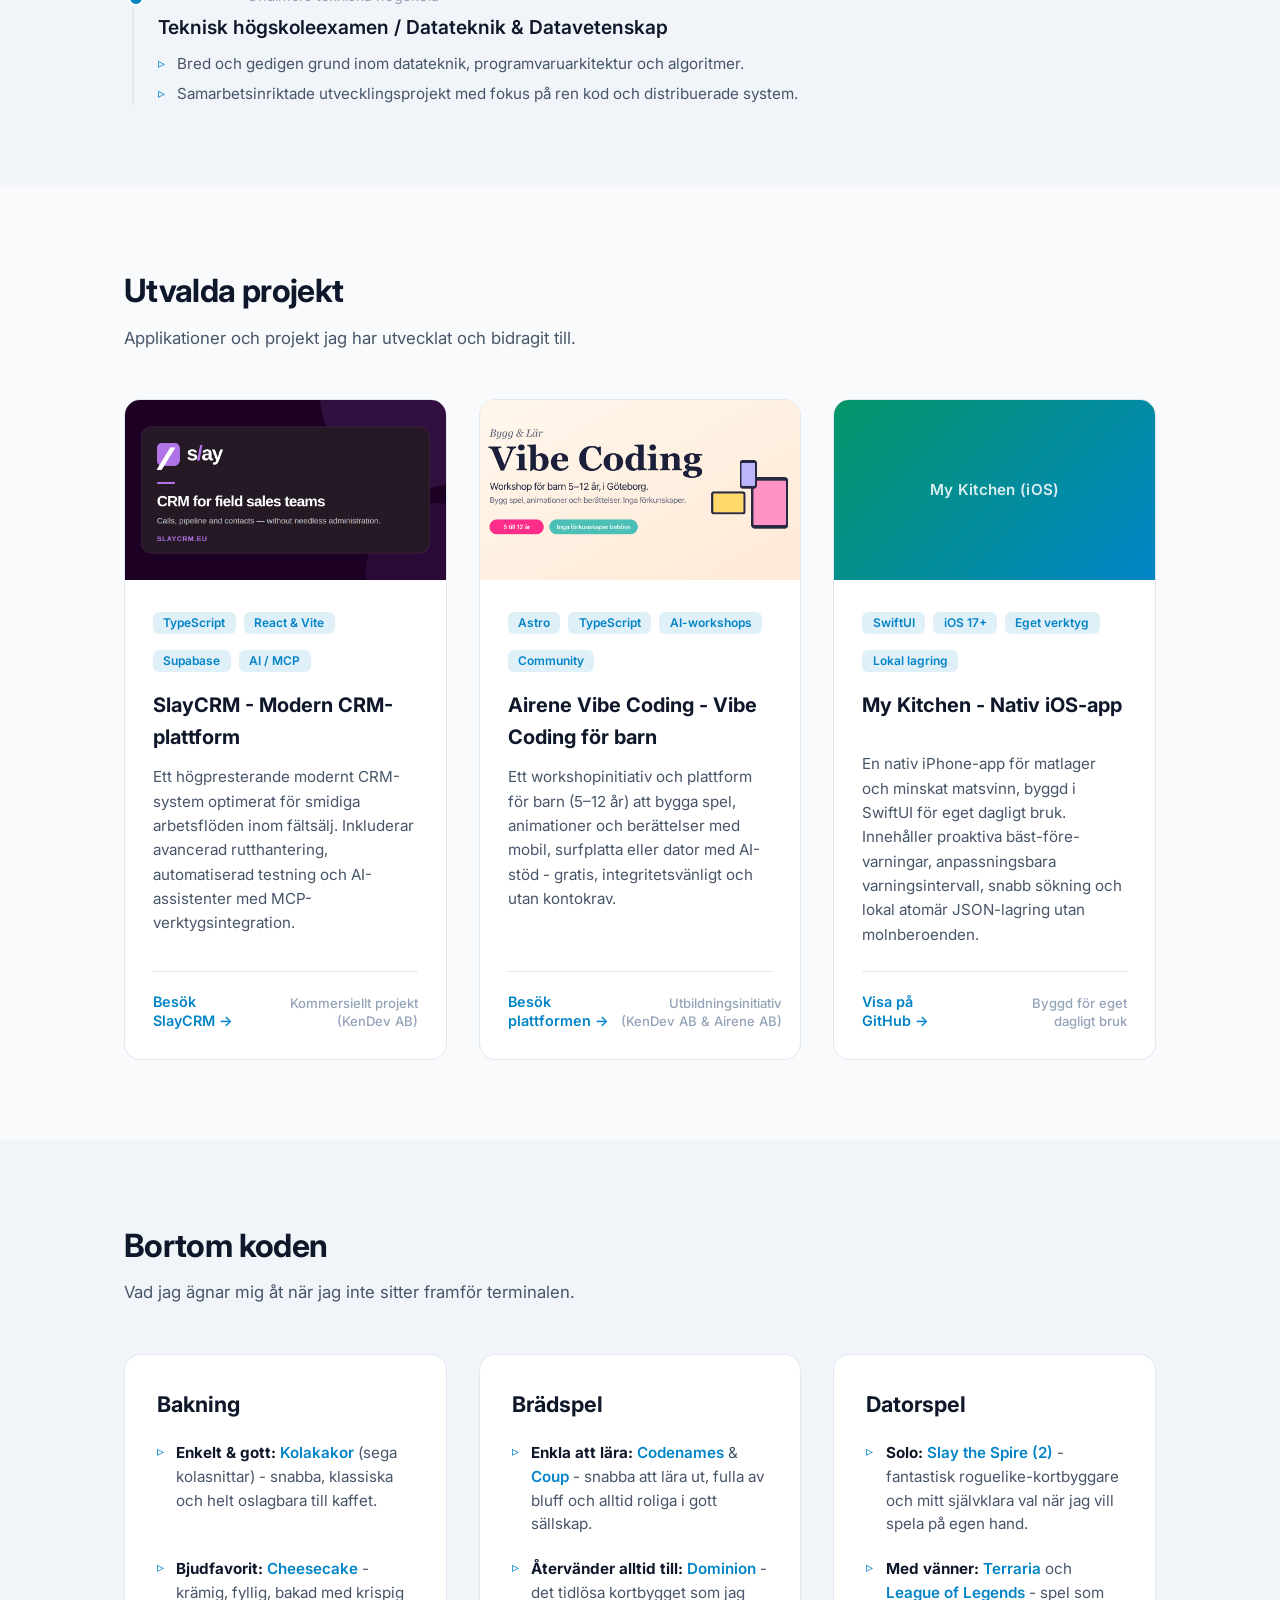
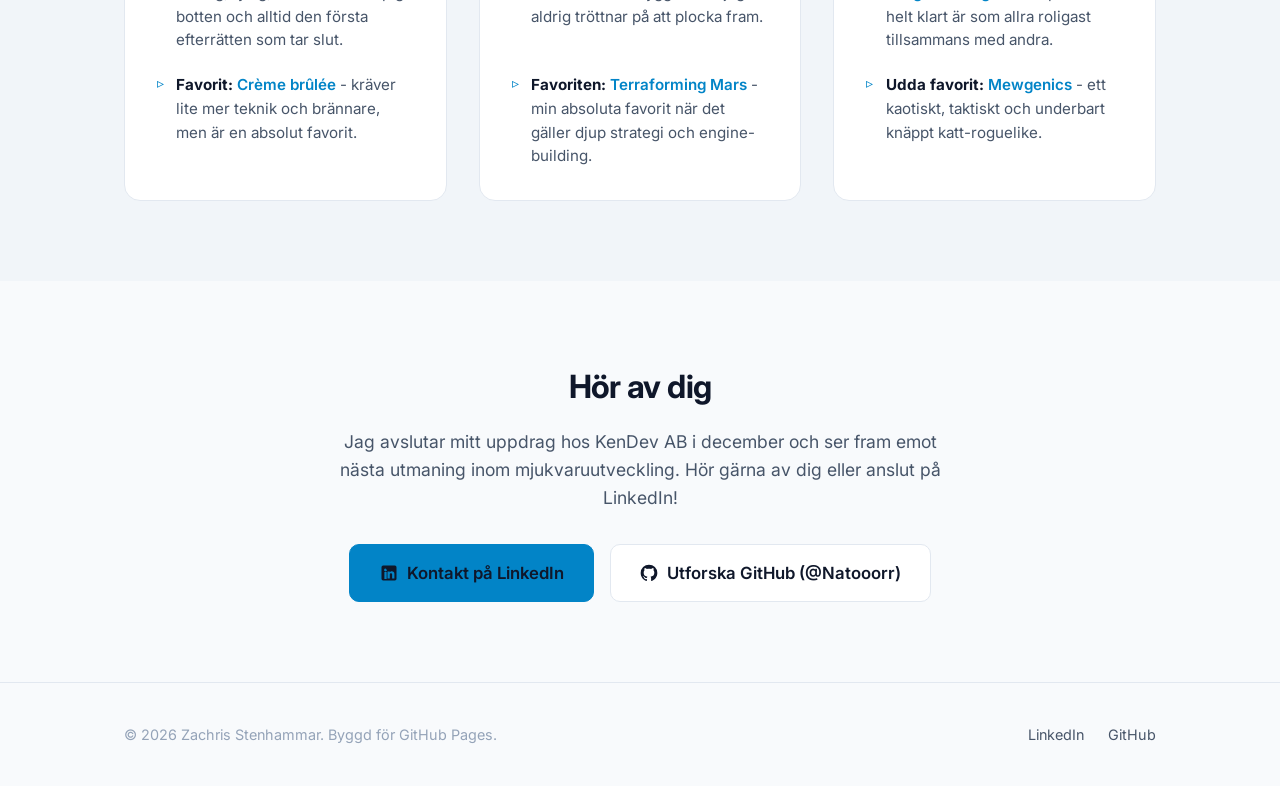
==== commit cea45c58: "style: standardize SlayCRM project title to match card naming pattern" ====
--- a/sv.html
+++ b/sv.html
@@ -196,7 +196,7 @@
               <span class="badge">Supabase</span>
               <span class="badge">AI / MCP</span>
             </div>
-            <h3 class="project-title">SlayCRM (KenDev AB)</h3>
+            <h3 class="project-title">SlayCRM - Modern CRM-plattform</h3>
             <p class="project-description">
               Ett högpresterande modernt CRM-system optimerat för smidiga arbetsflöden inom fältsälj. Inkluderar avancerad rutthantering, automatiserad testning och AI-assistenter med MCP-verktygsintegration.
             </p>
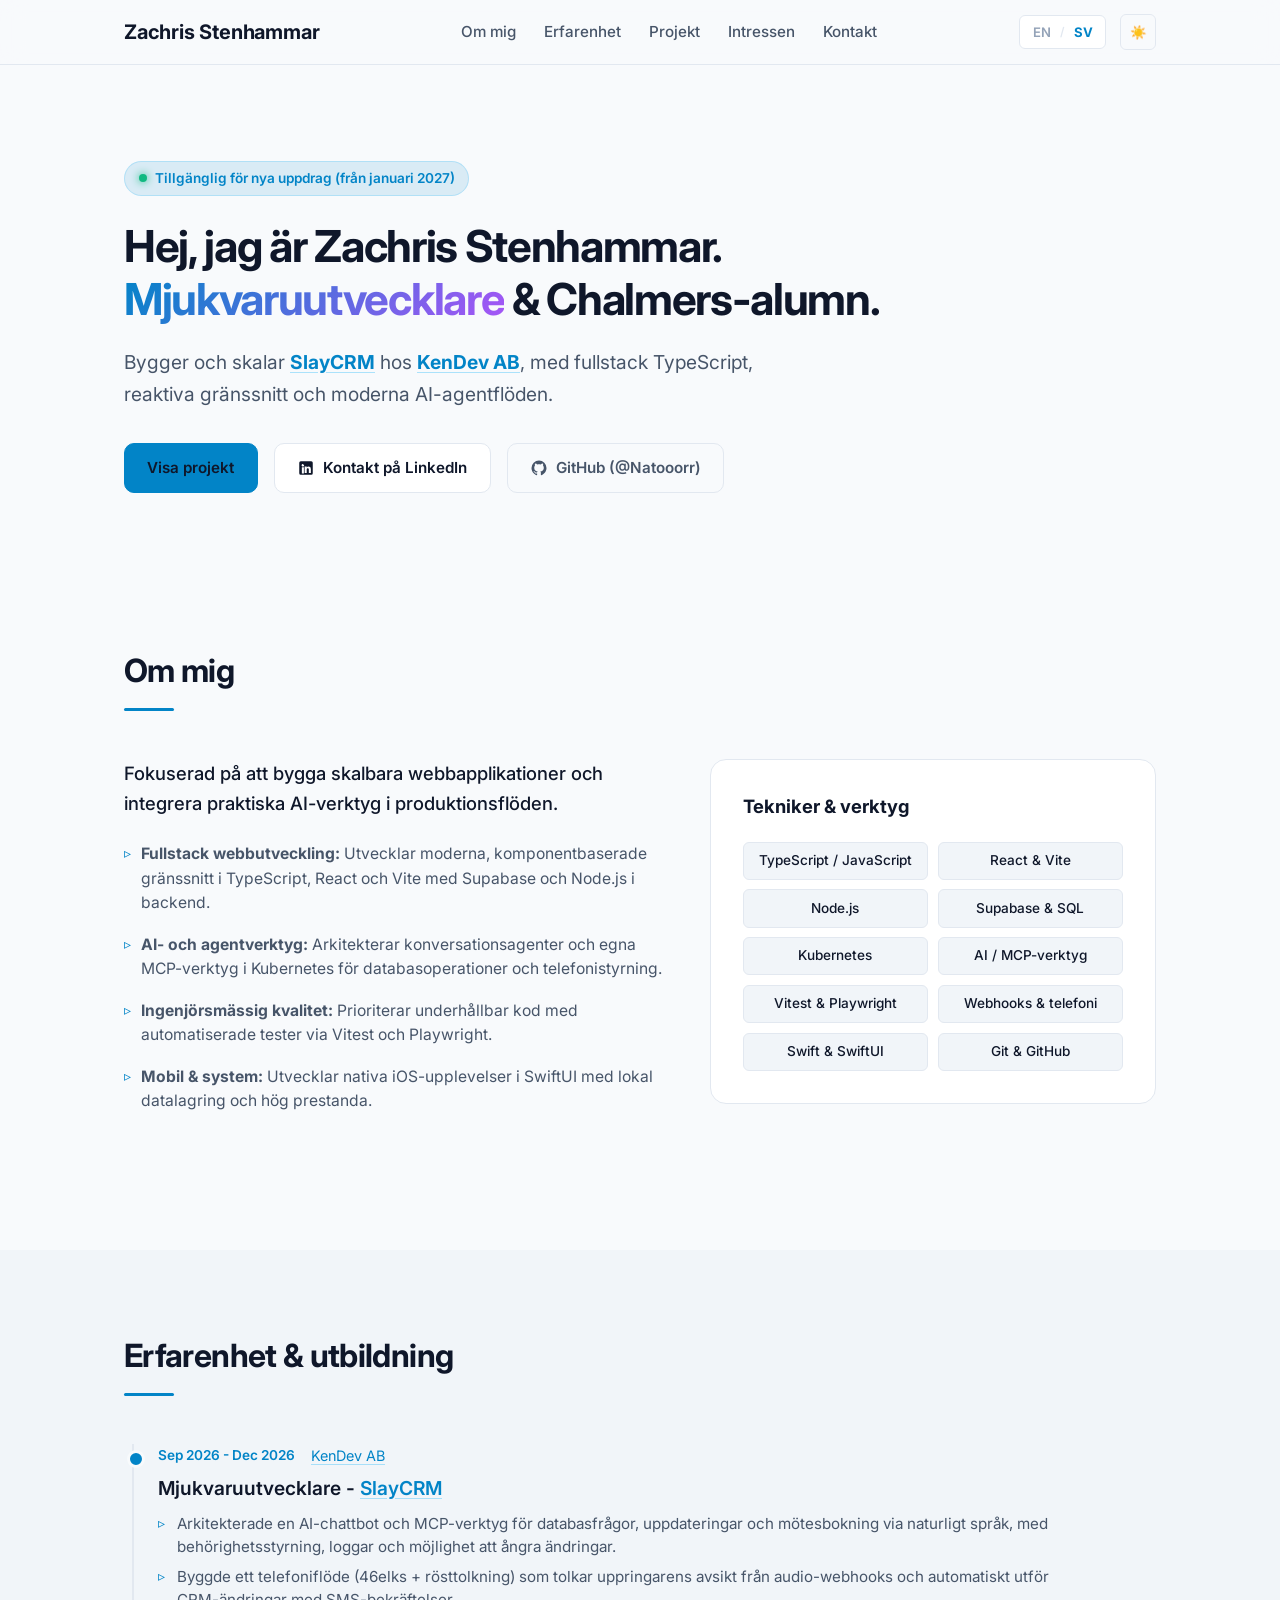
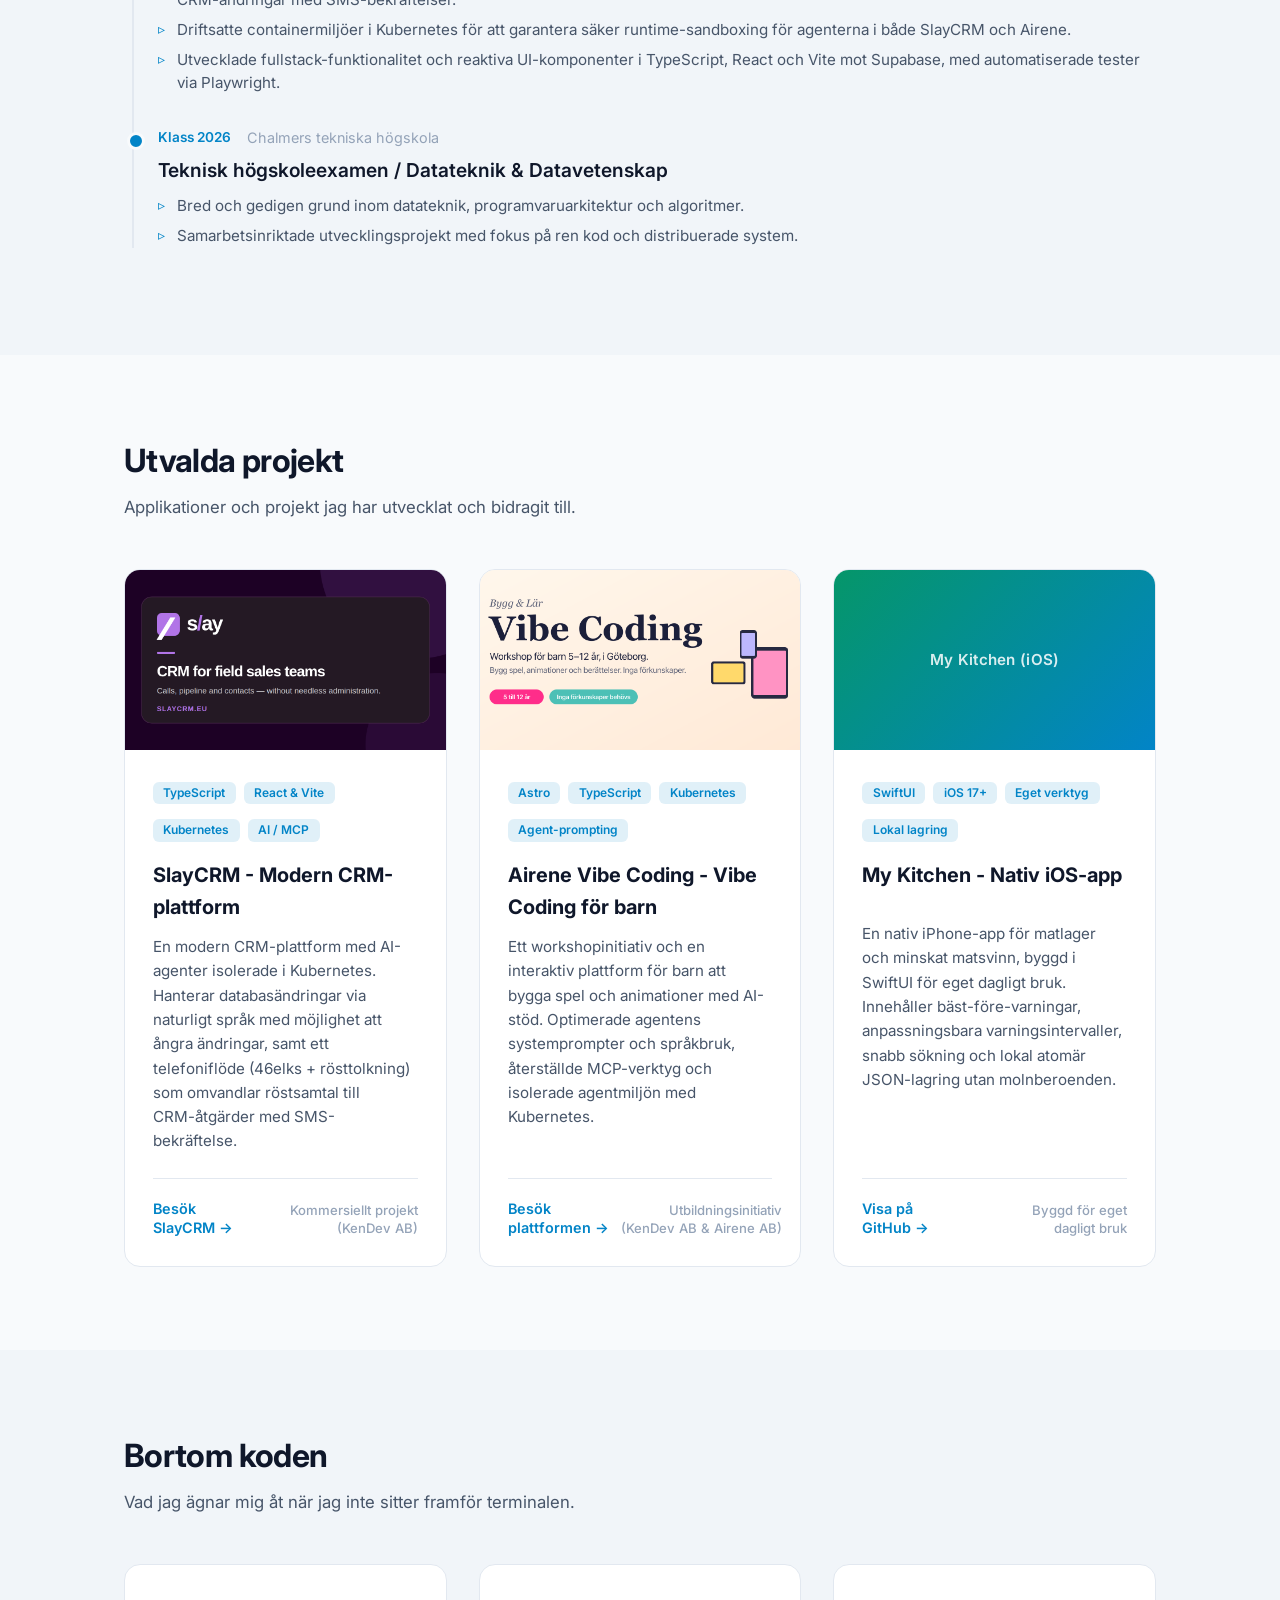
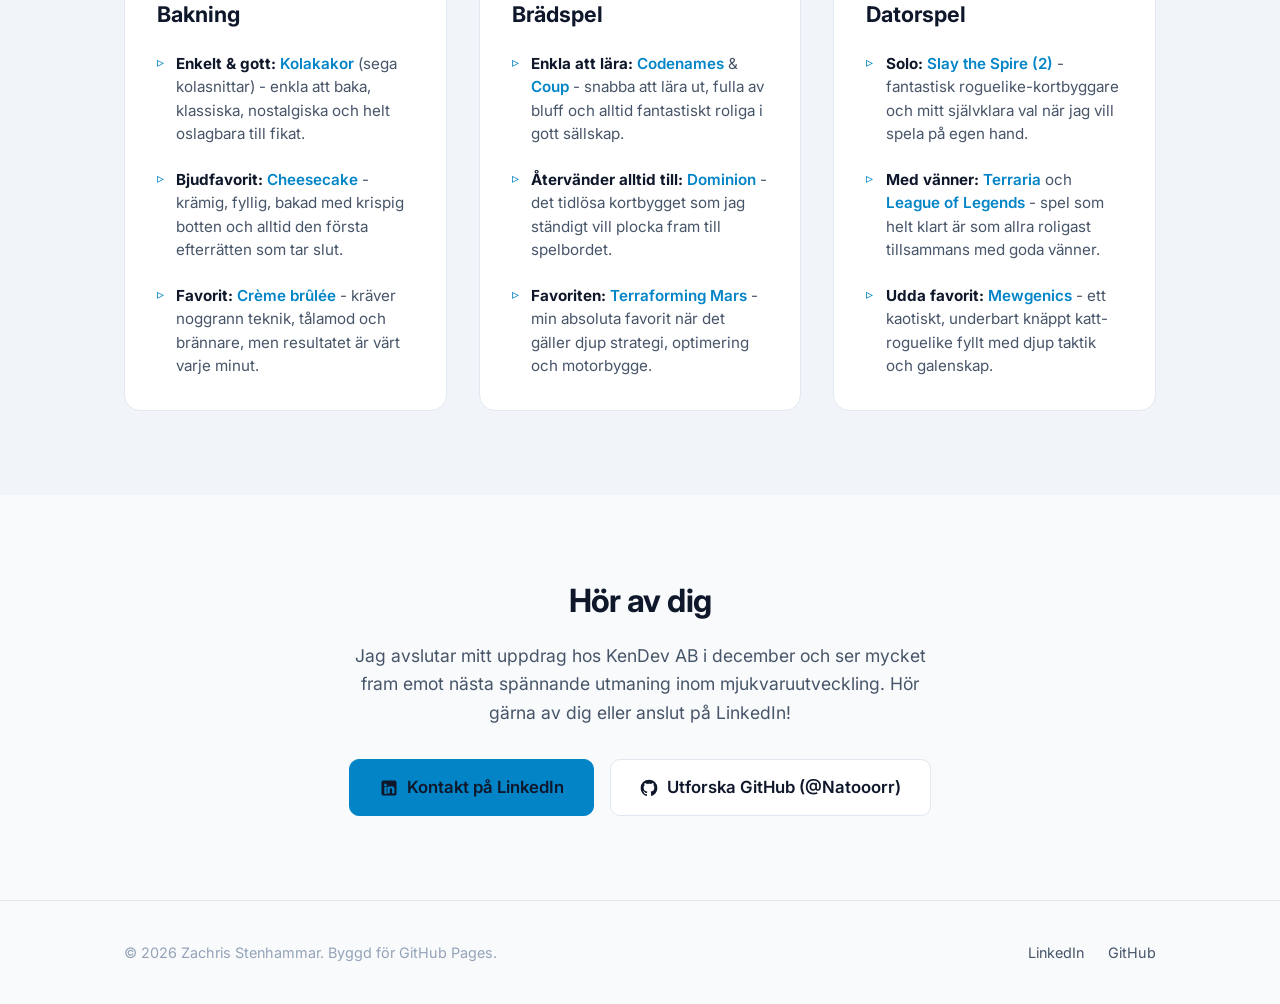
==== commit 11c4d1f8: "feat: eliminate mobile layout shifts on language switch, normalize section heights, and update exper" ====
--- a/sv.html
+++ b/sv.html
@@ -18,6 +18,16 @@
   <link rel="preconnect" href="https://fonts.googleapis.com">
   <link rel="preconnect" href="https://fonts.gstatic.com" crossorigin>
   <link href="https://fonts.googleapis.com/css2?family=Inter:wght@400;500;600;700&display=swap" rel="stylesheet">
+  <!-- Immediate Scroll Restoration on Language Switch -->
+  <script>
+    if ('scrollRestoration' in history) {
+      history.scrollRestoration = 'manual';
+    }
+    const savedY = sessionStorage.getItem('langSwitchScrollY');
+    if (savedY !== null) {
+      window.scrollTo(0, parseInt(savedY, 10));
+    }
+  </script>
 </head>
 <body>
   <!-- Header / Navigation -->
@@ -53,7 +63,7 @@
         <span class="gradient-text">Mjukvaruutvecklare</span> &amp; Chalmers-alumn.
       </h1>
       <p class="hero-subtitle">
-        Bygger och skalar <a href="https://slaycrm.eu" target="_blank" rel="noopener" class="text-link"><strong>SlayCRM</strong></a> hos <a href="https://kendev.se" target="_blank" rel="noopener" class="text-link"><strong>KenDev AB</strong></a>, med fokus på fullstack TypeScript, reaktiva frontendgränssnitt och moderna AI-agentflöden.
+        Bygger och skalar <a href="https://slaycrm.eu" target="_blank" rel="noopener" class="text-link"><strong>SlayCRM</strong></a> hos <a href="https://kendev.se" target="_blank" rel="noopener" class="text-link"><strong>KenDev AB</strong></a>, med fullstack TypeScript, reaktiva gränssnitt och moderna AI-agentflöden.
       </p>
       <div class="hero-cta">
         <a href="#projects" class="btn btn-primary">Visa projekt</a>
@@ -83,7 +93,7 @@
       <div class="about-grid">
         <div class="about-text">
           <p class="lead-text">
-            Fokuserad på att bygga snabba, skalbara webbapplikationer och integrera praktiska AI-verktyg i verkliga produktionsflöden.
+            Fokuserad på att bygga skalbara webbapplikationer och integrera praktiska AI-verktyg i produktionsflöden.
           </p>
           <div class="about-highlights">
             <div class="highlight-item">
@@ -95,13 +105,13 @@
             <div class="highlight-item">
               <span class="highlight-bullet">▹</span>
               <div>
-                <strong>AI- och agentverktyg:</strong> Integrerar konversationsmodeller och Model Context Protocol (MCP)-adaptrar direkt i verksamhetskritiska system.
+                <strong>AI- och agentverktyg:</strong> Arkitekterar konversationsagenter och egna MCP-verktyg i Kubernetes för databasoperationer och telefonistyrning.
               </div>
             </div>
             <div class="highlight-item">
               <span class="highlight-bullet">▹</span>
               <div>
-                <strong>Ingenjörsmässig kvalitet:</strong> Prioriterar underhållbar kod med automatiserade enhets- och end-to-end-tester via Vitest och Playwright.
+                <strong>Ingenjörsmässig kvalitet:</strong> Prioriterar underhållbar kod med automatiserade tester via Vitest och Playwright.
               </div>
             </div>
             <div class="highlight-item">
@@ -119,12 +129,12 @@
             <span class="tag">React &amp; Vite</span>
             <span class="tag">Node.js</span>
             <span class="tag">Supabase &amp; SQL</span>
+            <span class="tag">Kubernetes</span>
+            <span class="tag">AI / MCP-verktyg</span>
+            <span class="tag">Vitest &amp; Playwright</span>
+            <span class="tag">Webhooks &amp; telefoni</span>
             <span class="tag">Swift &amp; SwiftUI</span>
-            <span class="tag">Vitest &amp; Playwright</span>
-            <span class="tag">Storybook</span>
-            <span class="tag">AI / MCP-verktyg</span>
             <span class="tag">Git &amp; GitHub</span>
-            <span class="tag">REST API:er</span>
           </div>
         </div>
       </div>
@@ -149,10 +159,10 @@
           <div class="timeline-content">
             <h3 class="timeline-role">Mjukvaruutvecklare - <a href="https://slaycrm.eu" target="_blank" rel="noopener" class="text-link">SlayCRM</a></h3>
             <ul class="timeline-bullets">
-              <li>Utvecklade fullstack-funktionalitet och reaktiva UI-komponenter i TypeScript, React och Vite.</li>
-              <li>Kopplade samman backend-tjänster och databaslogik med Supabase.</li>
-              <li>Upprätthöll testkvalitet och CI-flöden via Vitest och Playwright.</li>
-              <li>Integrerade Model Context Protocol (MCP)-adaptrar för AI-drivna chatbotfunktioner.</li>
+              <li>Arkitekterade en AI-chattbot och MCP-verktyg för databasfrågor, uppdateringar och mötesbokning via naturligt språk, med behörighetsstyrning, loggar och möjlighet att ångra ändringar.</li>
+              <li>Byggde ett telefoniflöde (46elks + rösttolkning) som tolkar uppringarens avsikt från audio-webhooks och automatiskt utför CRM-ändringar med SMS-bekräftelser.</li>
+              <li>Driftsatte containermiljöer i Kubernetes för att garantera säker runtime-sandboxing för agenterna i både SlayCRM och Airene.</li>
+              <li>Utvecklade fullstack-funktionalitet och reaktiva UI-komponenter i TypeScript, React och Vite mot Supabase, med automatiserade tester via Playwright.</li>
             </ul>
           </div>
         </div>
@@ -193,12 +203,12 @@
             <div class="project-tags">
               <span class="badge">TypeScript</span>
               <span class="badge">React &amp; Vite</span>
-              <span class="badge">Supabase</span>
+              <span class="badge">Kubernetes</span>
               <span class="badge">AI / MCP</span>
             </div>
             <h3 class="project-title">SlayCRM - Modern CRM-plattform</h3>
             <p class="project-description">
-              Ett högpresterande modernt CRM-system optimerat för smidiga arbetsflöden inom fältsälj. Inkluderar avancerad rutthantering, automatiserad testning och AI-assistenter med MCP-verktygsintegration.
+              En modern CRM-plattform med AI-agenter isolerade i Kubernetes. Hanterar databasändringar via naturligt språk med möjlighet att ångra ändringar, samt ett telefoniflöde (46elks + rösttolkning) som omvandlar röstsamtal till CRM-åtgärder med SMS-bekräftelse.
             </p>
             <div class="project-links">
               <a href="https://slaycrm.eu" target="_blank" rel="noopener" class="link-btn link-demo">Besök<br />SlayCRM&nbsp;&rarr;</a>
@@ -216,12 +226,12 @@
             <div class="project-tags">
               <span class="badge">Astro</span>
               <span class="badge">TypeScript</span>
-              <span class="badge">AI-workshops</span>
-              <span class="badge">Community</span>
+              <span class="badge">Kubernetes</span>
+              <span class="badge">Agent-prompting</span>
             </div>
             <h3 class="project-title">Airene Vibe Coding - Vibe Coding för barn</h3>
             <p class="project-description">
-              Ett workshopinitiativ och plattform för barn (5–12 år) att bygga spel, animationer och berättelser med mobil, surfplatta eller dator med AI-stöd - gratis, integritetsvänligt och utan kontokrav.
+              Ett workshopinitiativ och en interaktiv plattform för barn att bygga spel och animationer med AI-stöd. Optimerade agentens systemprompter och språkbruk, återställde MCP-verktyg och isolerade agentmiljön med Kubernetes.
             </p>
             <div class="project-links">
               <a href="https://vibecoding.bernting.se" target="_blank" rel="noopener" class="link-btn link-demo">Besök<br />plattformen&nbsp;&rarr;</a>
@@ -246,7 +256,7 @@
             </div>
             <h3 class="project-title">My Kitchen - Nativ iOS-app</h3>
             <p class="project-description">
-              En nativ iPhone-app för matlager och minskat matsvinn, byggd i SwiftUI för eget dagligt bruk. Innehåller proaktiva bäst-före-varningar, anpassningsbara varningsintervall, snabb sökning och lokal atomär JSON-lagring utan molnberoenden.
+              En nativ iPhone-app för matlager och minskat matsvinn, byggd i SwiftUI för eget dagligt bruk. Innehåller bäst-före-varningar, anpassningsbara varningsintervaller, snabb sökning och lokal atomär JSON-lagring utan molnberoenden.
             </p>
             <div class="project-links">
               <a href="https://github.com/Natooorr/KitchenInventory" target="_blank" rel="noopener" class="link-btn link-demo">Visa på<br />GitHub&nbsp;&rarr;</a>
@@ -274,13 +284,13 @@
           </div>
           <ul class="interest-list">
             <li>
-              <strong>Enkelt &amp; gott:</strong> <em>Kolakakor</em> (sega kolasnittar)&nbsp;- snabba, klassiska och helt oslagbara till kaffet.
+              <strong>Enkelt &amp; gott:</strong> <em>Kolakakor</em> (sega kolasnittar)&nbsp;- enkla att baka, klassiska, nostalgiska och helt oslagbara till fikat.
             </li>
             <li>
               <strong>Bjudfavorit:</strong> <em>Cheesecake</em>&nbsp;- krämig, fyllig, bakad med krispig botten och alltid den första efterrätten som tar slut.
             </li>
             <li>
-              <strong>Favorit:</strong> <em>Crème brûlée</em>&nbsp;- kräver lite mer teknik och brännare, men är en absolut favorit.
+              <strong>Favorit:</strong> <em>Crème brûlée</em>&nbsp;- kräver noggrann teknik, tålamod och brännare, men resultatet är värt varje minut.
             </li>
           </ul>
         </div>
@@ -292,13 +302,13 @@
           </div>
           <ul class="interest-list">
             <li>
-              <strong>Enkla att lära:</strong> <em>Codenames</em> &amp; <em>Coup</em>&nbsp;- snabba att lära ut, fulla av bluff och alltid roliga i gott sällskap.
-            </li>
-            <li>
-              <strong>Återvänder alltid till:</strong> <em>Dominion</em>&nbsp;- det tidlösa kortbygget som jag aldrig tröttnar på att plocka fram.
-            </li>
-            <li>
-              <strong>Favoriten:</strong> <em>Terraforming Mars</em>&nbsp;- min absoluta favorit när det gäller djup strategi och engine-building.
+              <strong>Enkla att lära:</strong> <em>Codenames</em> &amp; <em>Coup</em>&nbsp;- snabba att lära ut, fulla av bluff och alltid fantastiskt roliga i gott sällskap.
+            </li>
+            <li>
+              <strong>Återvänder alltid till:</strong> <em>Dominion</em>&nbsp;- det tidlösa kortbygget som jag ständigt vill plocka fram till spelbordet.
+            </li>
+            <li>
+              <strong>Favoriten:</strong> <em>Terraforming Mars</em>&nbsp;- min absoluta favorit när det gäller djup strategi, optimering och motorbygge.
             </li>
           </ul>
         </div>
@@ -313,10 +323,10 @@
               <strong>Solo:</strong> <em>Slay the Spire (2)</em>&nbsp;- fantastisk roguelike-kortbyggare och mitt självklara val när jag vill spela på egen hand.
             </li>
             <li>
-              <strong>Med vänner:</strong> <em>Terraria</em> och <em>League of Legends</em>&nbsp;- spel som helt klart är som allra roligast tillsammans med andra.
-            </li>
-            <li>
-              <strong>Udda favorit:</strong> <em>Mewgenics</em>&nbsp;- ett kaotiskt, taktiskt och underbart knäppt katt-roguelike.
+              <strong>Med vänner:</strong> <em>Terraria</em> och <em>League of Legends</em>&nbsp;- spel som helt klart är som allra roligast tillsammans med goda vänner.
+            </li>
+            <li>
+              <strong>Udda favorit:</strong> <em>Mewgenics</em>&nbsp;- ett kaotiskt, underbart knäppt katt-roguelike fyllt med djup taktik och galenskap.
             </li>
           </ul>
         </div>
@@ -329,7 +339,7 @@
     <div class="container contact-container">
       <h2 class="section-title">Hör av dig</h2>
       <p class="contact-subtitle">
-        Jag avslutar mitt uppdrag hos KenDev AB i december och ser fram emot nästa utmaning inom mjukvaruutveckling. Hör gärna av dig eller anslut på LinkedIn!
+        Jag avslutar mitt uppdrag hos KenDev AB i december och ser mycket fram emot nästa spännande utmaning inom mjukvaruutveckling. Hör gärna av dig eller anslut på LinkedIn!
       </p>
       <div class="contact-buttons">
         <a href="https://www.linkedin.com/in/zachris-stenhammar-56bb15175/" target="_blank" rel="noopener" class="btn btn-primary btn-large">
--- a/style.css
+++ b/style.css
@@ -75,6 +75,31 @@
   padding: 5rem 0;
 }
 
+/* Section Height Normalization (prevents vertical jumping across screen sizes and languages) */
+#hero {
+  min-height: 500px;
+}
+
+#about {
+  min-height: 685px;
+}
+
+#experience {
+  min-height: 705px;
+}
+
+#projects {
+  min-height: 995px;
+}
+
+#interests {
+  min-height: 745px;
+}
+
+#contact {
+  min-height: 405px;
+}
+
 .section-alt {
   background-color: var(--bg-secondary);
 }
@@ -325,8 +350,8 @@
 /* About Grid */
 .about-grid {
   display: grid;
-  grid-template-columns: 1.2fr 0.8fr;
-  gap: 3rem;
+  grid-template-columns: 1.1fr 0.9fr;
+  gap: 2.5rem;
   align-items: start;
 }
 
@@ -382,13 +407,15 @@
   background: var(--bg-secondary);
   border: 1px solid var(--border-color);
   color: var(--text-primary);
-  padding: 0.4rem 0.8rem;
+  padding: 0.45rem 0.65rem;
   border-radius: var(--radius-sm);
   font-size: 0.85rem;
   font-weight: 500;
   white-space: nowrap;
   display: inline-flex;
   align-items: center;
+  justify-content: center;
+  flex: 1 1 calc(50% - 0.6rem);
 }
 
 /* Projects Grid */
@@ -758,4 +785,55 @@
   .interest-list li {
     min-height: auto;
   }
-}
+  .skills-card {
+    padding: 1.25rem;
+  }
+  .skills-tags {
+    display: flex;
+    flex-wrap: wrap;
+    gap: 0.45rem;
+  }
+  .tag {
+    flex: initial;
+    white-space: nowrap;
+    font-size: 0.78rem;
+    padding: 0.35rem 0.55rem;
+  }
+  /* Mobile Height Normalization (forces equal heights to prevent visual jumping across languages) */
+  #hero {
+    min-height: 820px;
+  }
+  #about {
+    min-height: 1250px;
+  }
+  #experience {
+    min-height: 1220px;
+  }
+  #projects {
+    min-height: 2360px;
+  }
+  #interests {
+    min-height: 1730px;
+  }
+  #contact {
+    min-height: 560px;
+  }
+  .about-highlights {
+    min-height: 460px;
+  }
+  .timeline-item:first-child {
+    min-height: 550px;
+  }
+  .timeline-item:last-child {
+    min-height: 270px;
+  }
+  .project-card {
+    min-height: 660px;
+  }
+  .interest-card {
+    min-height: 445px;
+  }
+  footer {
+    min-height: 166px;
+  }
+}
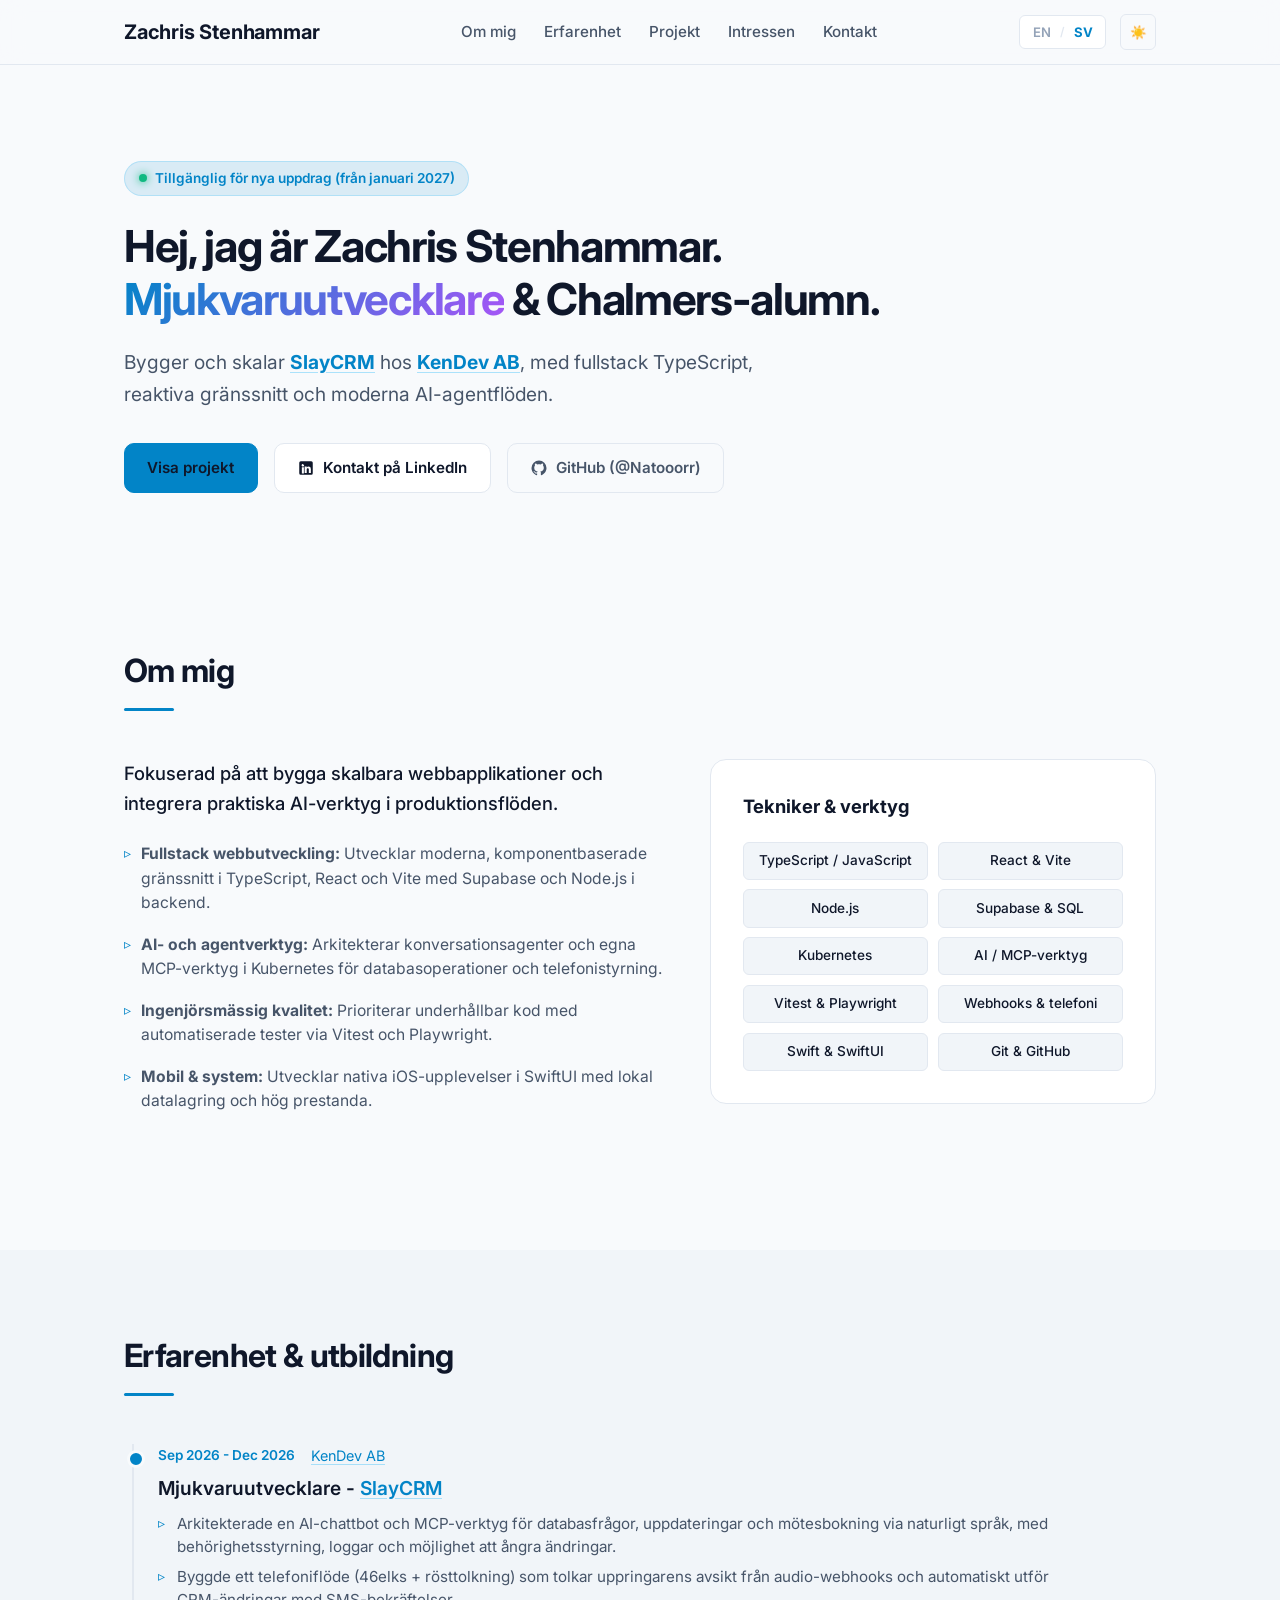
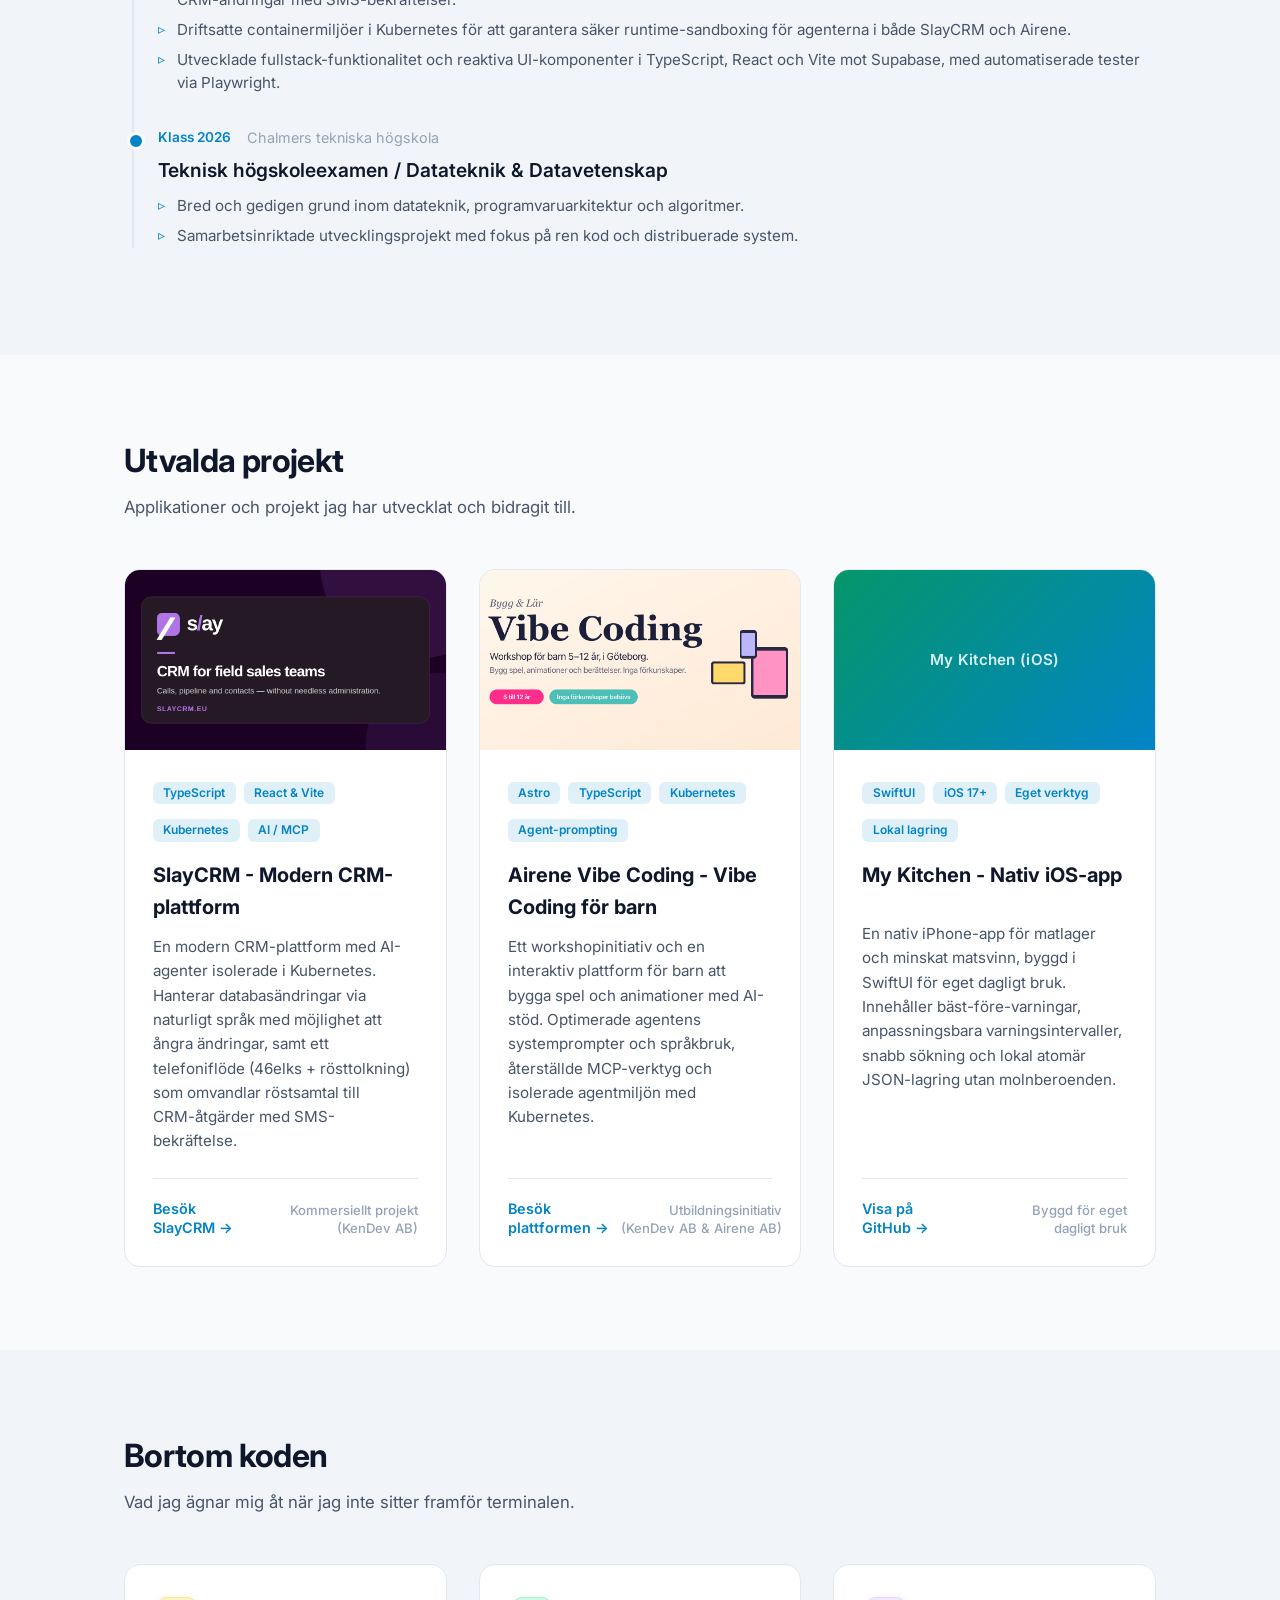
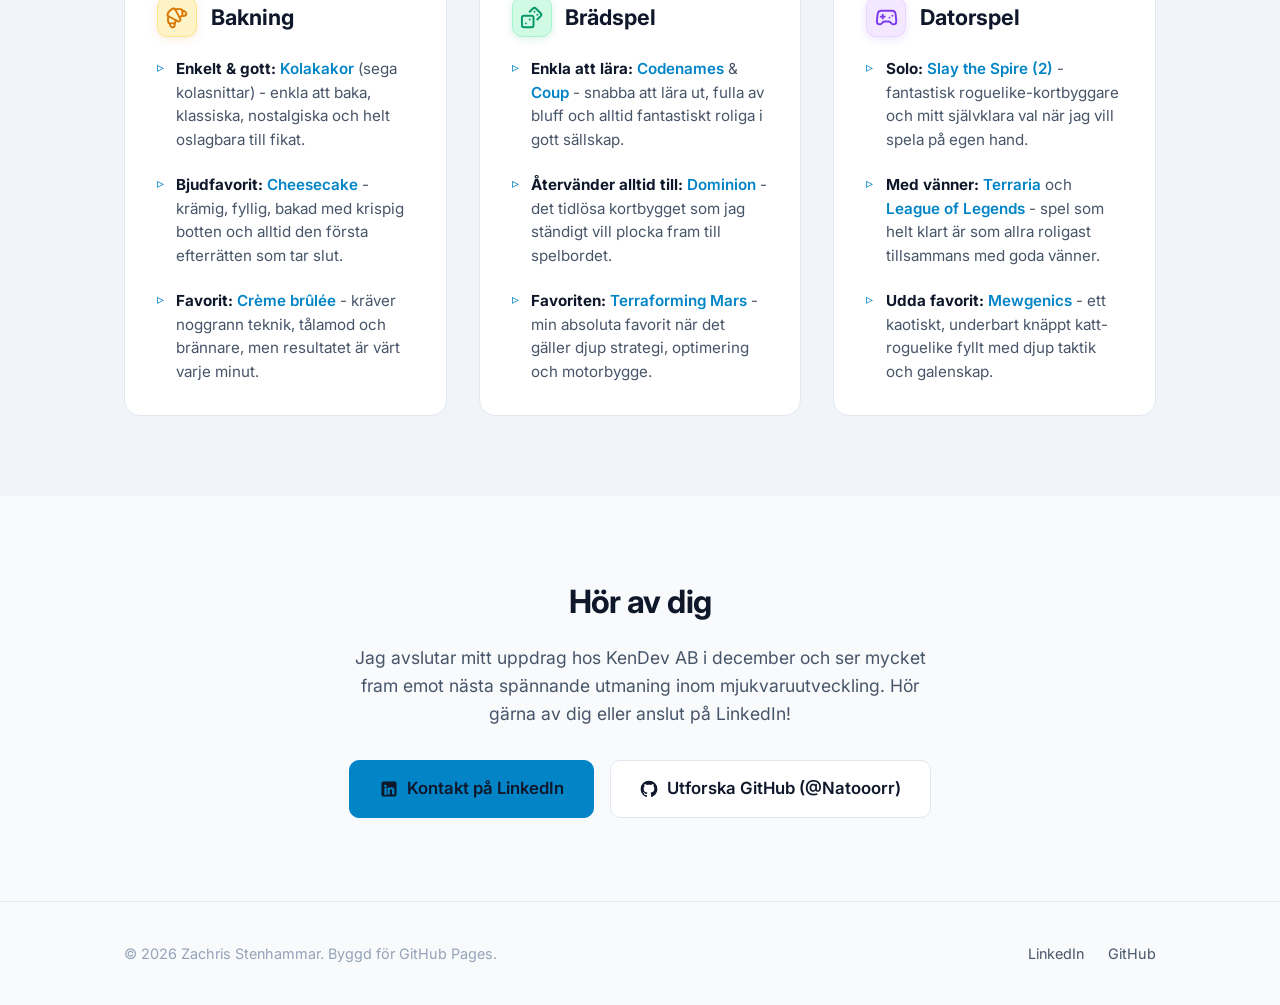
==== commit e712fdf6: "feat: add interactive hobby micro-animations (croissant rise, dice roll, 8-bit jump with gold coin)" ====
--- a/sv.html
+++ b/sv.html
@@ -280,6 +280,15 @@
         <!-- Bakning -->
         <div class="interest-card">
           <div class="interest-header">
+            <button type="button" class="interest-header-icon icon-baking" aria-label="Baka croissant" title="Klicka för att baka!">
+              <svg class="lucide lucide-croissant" xmlns="http://www.w3.org/2000/svg" width="24" height="24" viewBox="0 0 24 24" fill="none" stroke="currentColor" stroke-width="2" stroke-linecap="round" stroke-linejoin="round">
+                <path d="M10.2 18H4.774a1.5 1.5 0 0 1-1.352-.97 11 11 0 0 1 .132-6.487" />
+                <path d="M18 10.2V4.774a1.5 1.5 0 0 0-.97-1.352 11 11 0 0 0-6.486.132" />
+                <path d="M18 5a4 3 0 0 1 4 3 2 2 0 0 1-2 2 10 10 0 0 0-5.139 1.42" />
+                <path d="M5 18a3 4 0 0 0 3 4 2 2 0 0 0 2-2 10 10 0 0 1 1.42-5.14" />
+                <path d="M8.709 2.554a10 10 0 0 0-6.155 6.155 1.5 1.5 0 0 0 .676 1.626l9.807 5.42a2 2 0 0 0 2.718-2.718l-5.42-9.807a1.5 1.5 0 0 0-1.626-.676" />
+              </svg>
+            </button>
             <h3 class="interest-title">Bakning</h3>
           </div>
           <ul class="interest-list">
@@ -298,6 +307,16 @@
         <!-- Brädspel -->
         <div class="interest-card">
           <div class="interest-header">
+            <button type="button" class="interest-header-icon icon-games" aria-label="Slå tärning" title="Klicka för att slå tärningen!">
+              <svg class="lucide lucide-dices" xmlns="http://www.w3.org/2000/svg" width="24" height="24" viewBox="0 0 24 24" fill="none" stroke="currentColor" stroke-width="2" stroke-linecap="round" stroke-linejoin="round">
+                <rect width="12" height="12" x="2" y="10" rx="2" ry="2" />
+                <path d="m17.92 14 3.5-3.5a2.24 2.24 0 0 0 0-3l-5-4.92a2.24 2.24 0 0 0-3 0L10 6" />
+                <path d="M6 18h.01" />
+                <path d="M10 14h.01" />
+                <path d="M15 6h.01" />
+                <path d="M18 9h.01" />
+              </svg>
+            </button>
             <h3 class="interest-title">Brädspel</h3>
           </div>
           <ul class="interest-list">
@@ -316,6 +335,15 @@
         <!-- Datorspel -->
         <div class="interest-card">
           <div class="interest-header">
+            <button type="button" class="interest-header-icon icon-gaming" aria-label="Datorspel" title="Klicka för att hoppa!">
+              <svg class="lucide lucide-gamepad-2" xmlns="http://www.w3.org/2000/svg" width="24" height="24" viewBox="0 0 24 24" fill="none" stroke="currentColor" stroke-width="2" stroke-linecap="round" stroke-linejoin="round">
+                <line x1="6" x2="10" y1="11" y2="11" />
+                <line x1="8" x2="8" y1="9" y2="13" />
+                <line x1="15" x2="15.01" y1="12" y2="12" />
+                <line x1="18" x2="18.01" y1="10" y2="10" />
+                <path d="M17.32 5H6.68a4 4 0 0 0-3.978 3.59c-.006.052-.01.101-.017.152C2.604 9.416 2 14.456 2 16a3 3 0 0 0 3 3c1 0 1.5-.5 2-1l1.414-1.414A2 2 0 0 1 9.828 16h4.344a2 2 0 0 1 1.414.586L17 18c.5.5 1 1 2 1a3 3 0 0 0 3-3c0-1.545-.604-6.584-.685-7.258-.007-.05-.011-.1-.017-.151A4 4 0 0 0 17.32 5z" />
+              </svg>
+            </button>
             <h3 class="interest-title">Datorspel</h3>
           </div>
           <ul class="interest-list">
--- a/style.css
+++ b/style.css
@@ -598,7 +598,304 @@
 }
 
 .interest-header {
+  display: flex;
+  align-items: center;
+  gap: 0.85rem;
   margin-bottom: 1.25rem;
+}
+
+.interest-header-icon {
+  display: inline-flex;
+  align-items: center;
+  justify-content: center;
+  width: 2.5rem;
+  height: 2.5rem;
+  border-radius: var(--radius-md);
+  flex-shrink: 0;
+  transition: transform 0.25s ease, box-shadow 0.25s ease;
+  font-family: inherit;
+  font-size: inherit;
+  line-height: inherit;
+  padding: 0;
+  margin: 0;
+  cursor: pointer;
+  position: relative;
+  user-select: none;
+  -webkit-appearance: none;
+  appearance: none;
+}
+
+.interest-header-icon:focus-visible {
+  outline: 2px solid var(--accent-primary);
+  outline-offset: 3px;
+}
+
+.interest-card:hover .interest-header-icon {
+  transform: scale(1.06);
+}
+
+.interest-header-icon:hover {
+  transform: scale(1.12);
+}
+
+.interest-header-icon:active {
+  transform: scale(0.94);
+}
+
+/* Hobby Icon Interactive Animations */
+.interest-header-icon.anim-baking {
+  animation: bakeRise 0.65s cubic-bezier(0.34, 1.56, 0.64, 1);
+}
+
+/* Fix: Only the dice SVG inside rotates, leaving the button box and floating number badge completely level */
+.interest-header-icon.anim-dice {
+  transform: scale(1.08);
+}
+
+.interest-header-icon.anim-dice svg {
+  animation: diceTumble 0.7s cubic-bezier(0.25, 1, 0.5, 1);
+  transform-origin: center center;
+}
+
+@keyframes bakeRise {
+  0% { transform: scale(1) translateY(0); }
+  22% { transform: scale(0.85, 0.8) translateY(3px); }
+  52% { transform: scale(1.22, 1.2) translateY(-6px); }
+  75% { transform: scale(0.96, 0.98) translateY(1px); }
+  100% { transform: scale(1) translateY(0); }
+}
+
+@keyframes diceTumble {
+  0% { transform: rotate(0deg) scale(1); }
+  20% { transform: rotate(-50deg) scale(1.2); }
+  45% { transform: rotate(260deg) scale(1.25); }
+  70% { transform: rotate(520deg) scale(1.1); }
+  88% { transform: rotate(700deg) scale(0.96); }
+  100% { transform: rotate(720deg) scale(1); }
+}
+
+/* Video Games: 8-Bit Jump & 3D Metallic Gold Coin */
+.interest-header-icon.icon-gaming.anim-gaming svg {
+  animation: gameJump 0.65s cubic-bezier(0.25, 1, 0.5, 1);
+}
+@keyframes gameJump {
+  0% { transform: translateY(0) scale(1, 1); }
+  20% { transform: translateY(3px) scale(1.2, 0.75); }
+  45% { transform: translateY(-11px) scale(0.9, 1.2); }
+  75% { transform: translateY(1px) scale(1.05, 0.95); }
+  100% { transform: translateY(0) scale(1, 1); }
+}
+
+.opt2-coin-wrap {
+  position: absolute;
+  left: 50%;
+  bottom: 70%;
+  transform: translateX(-50%);
+  pointer-events: none;
+  z-index: 35;
+  display: flex;
+  align-items: center;
+  justify-content: center;
+  perspective: 600px;
+  animation: coinRiseSpin 0.9s cubic-bezier(0.18, 0.89, 0.32, 1.28) forwards;
+}
+
+.opt2-coin-svg {
+  width: 24px;
+  height: 24px;
+  filter: drop-shadow(0 0 10px rgba(250, 204, 21, 0.85)) drop-shadow(0 2px 4px rgba(0, 0, 0, 0.35));
+}
+
+@keyframes coinRiseSpin {
+  0% {
+    opacity: 0;
+    transform: translateX(-50%) translateY(4px) scale(0.3) rotateY(0deg);
+  }
+  25% {
+    opacity: 1;
+    transform: translateX(-50%) translateY(-22px) scale(1.25) rotateY(360deg);
+  }
+  65% {
+    opacity: 1;
+    transform: translateX(-50%) translateY(-38px) scale(1.1) rotateY(720deg);
+  }
+  100% {
+    opacity: 0;
+    transform: translateX(-50%) translateY(-52px) scale(0.7) rotateY(1080deg);
+  }
+}
+
+.opt2-sparkle {
+  position: absolute;
+  font-size: 0.75rem;
+  pointer-events: none;
+  z-index: 36;
+  animation: coinSparkle 0.6s ease-out forwards;
+}
+
+@keyframes coinSparkle {
+  0% { opacity: 0; transform: translate(0, 0) scale(0.4); }
+  40% { opacity: 1; transform: translate(var(--sx), var(--sy)) scale(1.2); }
+  100% { opacity: 0; transform: translate(calc(var(--sx) * 1.5), calc(var(--sy) * 1.5)) scale(0.5); }
+}
+
+/* Floating Baking Crumbs / Steam Sparkles */
+.particle-crumb {
+  position: absolute;
+  pointer-events: none;
+  font-size: 0.85rem;
+  line-height: 1;
+  z-index: 30;
+  user-select: none;
+  animation: crumbFloat 0.75s cubic-bezier(0.16, 1, 0.3, 1) forwards;
+}
+
+@keyframes crumbFloat {
+  0% {
+    opacity: 0;
+    transform: translate(0, 0) scale(0.4);
+  }
+  30% {
+    opacity: 1;
+    transform: translate(var(--dx), calc(var(--dy) * 0.4)) scale(1.15);
+  }
+  100% {
+    opacity: 0;
+    transform: translate(var(--dx), var(--dy)) scale(0.7);
+  }
+}
+
+/* Floating Dice Roll Pill Badge */
+.dice-roll-badge {
+  position: absolute;
+  bottom: calc(100% + 8px);
+  left: 50%;
+  transform: translateX(-50%) translateY(0);
+  background: var(--bg-card);
+  color: #10b981;
+  border: 1px solid #10b981;
+  box-shadow: 0 4px 14px rgba(16, 185, 129, 0.35);
+  font-size: 0.75rem;
+  font-weight: 700;
+  padding: 0.22rem 0.6rem;
+  border-radius: 9999px;
+  white-space: nowrap;
+  pointer-events: none;
+  z-index: 30;
+  user-select: none;
+  animation: diceBadgePop 1.25s cubic-bezier(0.16, 1, 0.3, 1) forwards;
+}
+
+[data-theme="light"] .dice-roll-badge {
+  background: #ffffff;
+  color: #059669;
+  border-color: #10b981;
+  box-shadow: 0 4px 12px rgba(5, 150, 105, 0.2);
+}
+
+.dice-roll-badge.is-nat20 {
+  color: #f59e0b;
+  border-color: #f59e0b;
+  box-shadow: 0 0 16px rgba(245, 158, 11, 0.5);
+}
+
+.dice-roll-badge.is-nat1 {
+  color: #ef4444;
+  border-color: #ef4444;
+  box-shadow: 0 0 16px rgba(239, 68, 68, 0.4);
+}
+
+@keyframes diceBadgePop {
+  0% {
+    opacity: 0;
+    transform: translateX(-50%) translateY(8px) scale(0.6);
+  }
+  20% {
+    opacity: 1;
+    transform: translateX(-50%) translateY(-2px) scale(1.1);
+  }
+  35% {
+    transform: translateX(-50%) translateY(0) scale(1);
+  }
+  80% {
+    opacity: 1;
+    transform: translateX(-50%) translateY(-2px) scale(1);
+  }
+  100% {
+    opacity: 0;
+    transform: translateX(-50%) translateY(-12px) scale(0.85);
+  }
+}
+
+.interest-header-icon svg {
+  width: 1.45rem;
+  height: 1.45rem;
+}
+
+/* Fun vibrant color identities for each hobby */
+.icon-baking {
+  background: rgba(245, 158, 11, 0.16);
+  color: #f59e0b;
+  border: 1px solid rgba(245, 158, 11, 0.25);
+  box-shadow: 0 2px 10px rgba(245, 158, 11, 0.12);
+}
+
+.icon-games {
+  background: rgba(16, 185, 129, 0.16);
+  color: #10b981;
+  border: 1px solid rgba(16, 185, 129, 0.25);
+  box-shadow: 0 2px 10px rgba(16, 185, 129, 0.12);
+}
+
+.icon-gaming {
+  background: rgba(168, 85, 247, 0.16);
+  color: #a855f7;
+  border: 1px solid rgba(168, 85, 247, 0.25);
+  box-shadow: 0 2px 10px rgba(168, 85, 247, 0.12);
+}
+
+/* Light Mode Contrast Tuning */
+[data-theme="light"] .icon-baking {
+  background: #fef3c7;
+  color: #d97706;
+  border-color: #fde68a;
+  box-shadow: 0 2px 8px rgba(217, 119, 6, 0.15);
+}
+
+[data-theme="light"] .icon-games {
+  background: #d1fae5;
+  color: #059669;
+  border-color: #a7f3d0;
+  box-shadow: 0 2px 8px rgba(5, 150, 105, 0.15);
+}
+
+[data-theme="light"] .icon-gaming {
+  background: #f3e8ff;
+  color: #7c3aed;
+  border-color: #e9d5ff;
+  box-shadow: 0 2px 8px rgba(124, 58, 237, 0.15);
+}
+
+/* Dark Mode Glow Tuning */
+[data-theme="dark"] .icon-baking {
+  background: rgba(245, 158, 11, 0.2);
+  color: #fbbf24;
+  border-color: rgba(251, 191, 36, 0.35);
+  box-shadow: 0 0 14px rgba(245, 158, 11, 0.2);
+}
+
+[data-theme="dark"] .icon-games {
+  background: rgba(16, 185, 129, 0.2);
+  color: #34d399;
+  border-color: rgba(52, 211, 153, 0.35);
+  box-shadow: 0 0 14px rgba(16, 185, 129, 0.2);
+}
+
+[data-theme="dark"] .icon-gaming {
+  background: rgba(168, 85, 247, 0.2);
+  color: #c084fc;
+  border-color: rgba(192, 132, 252, 0.35);
+  box-shadow: 0 0 14px rgba(168, 85, 247, 0.2);
 }
 
 .interest-title {
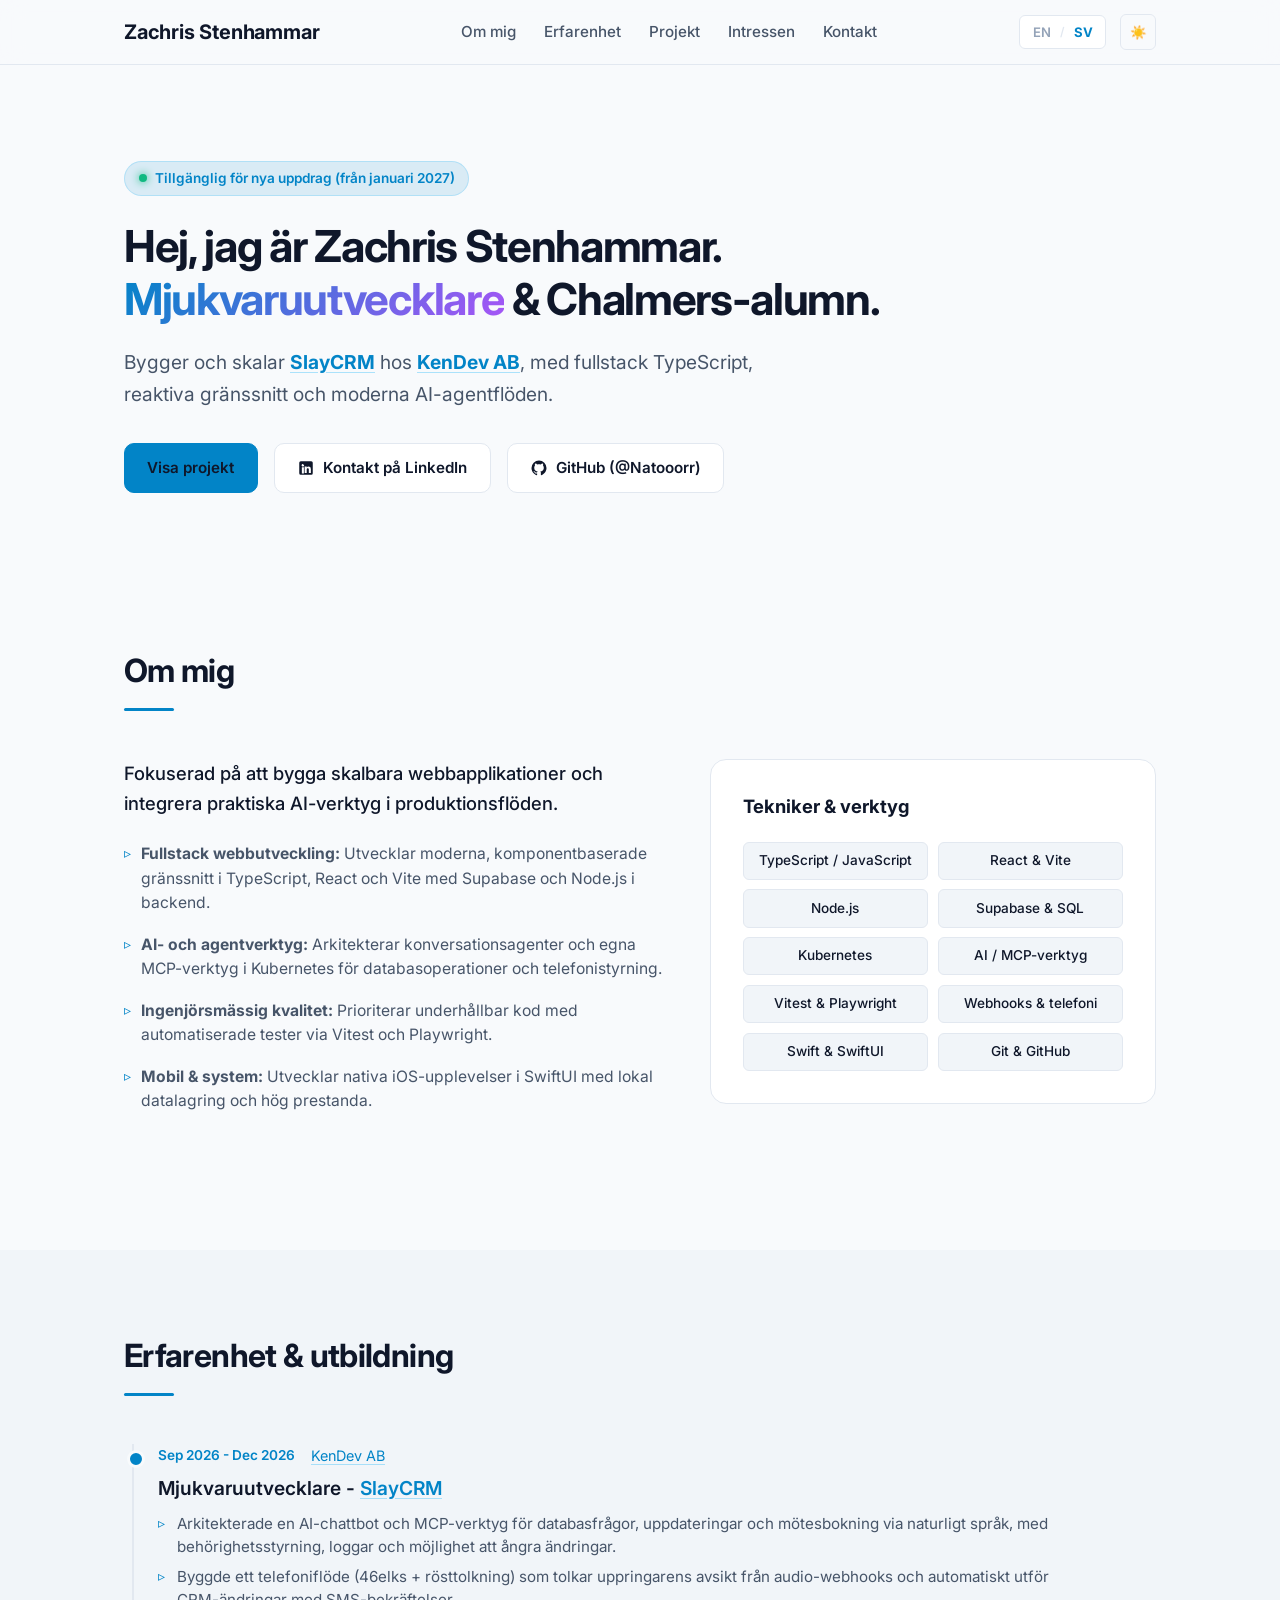
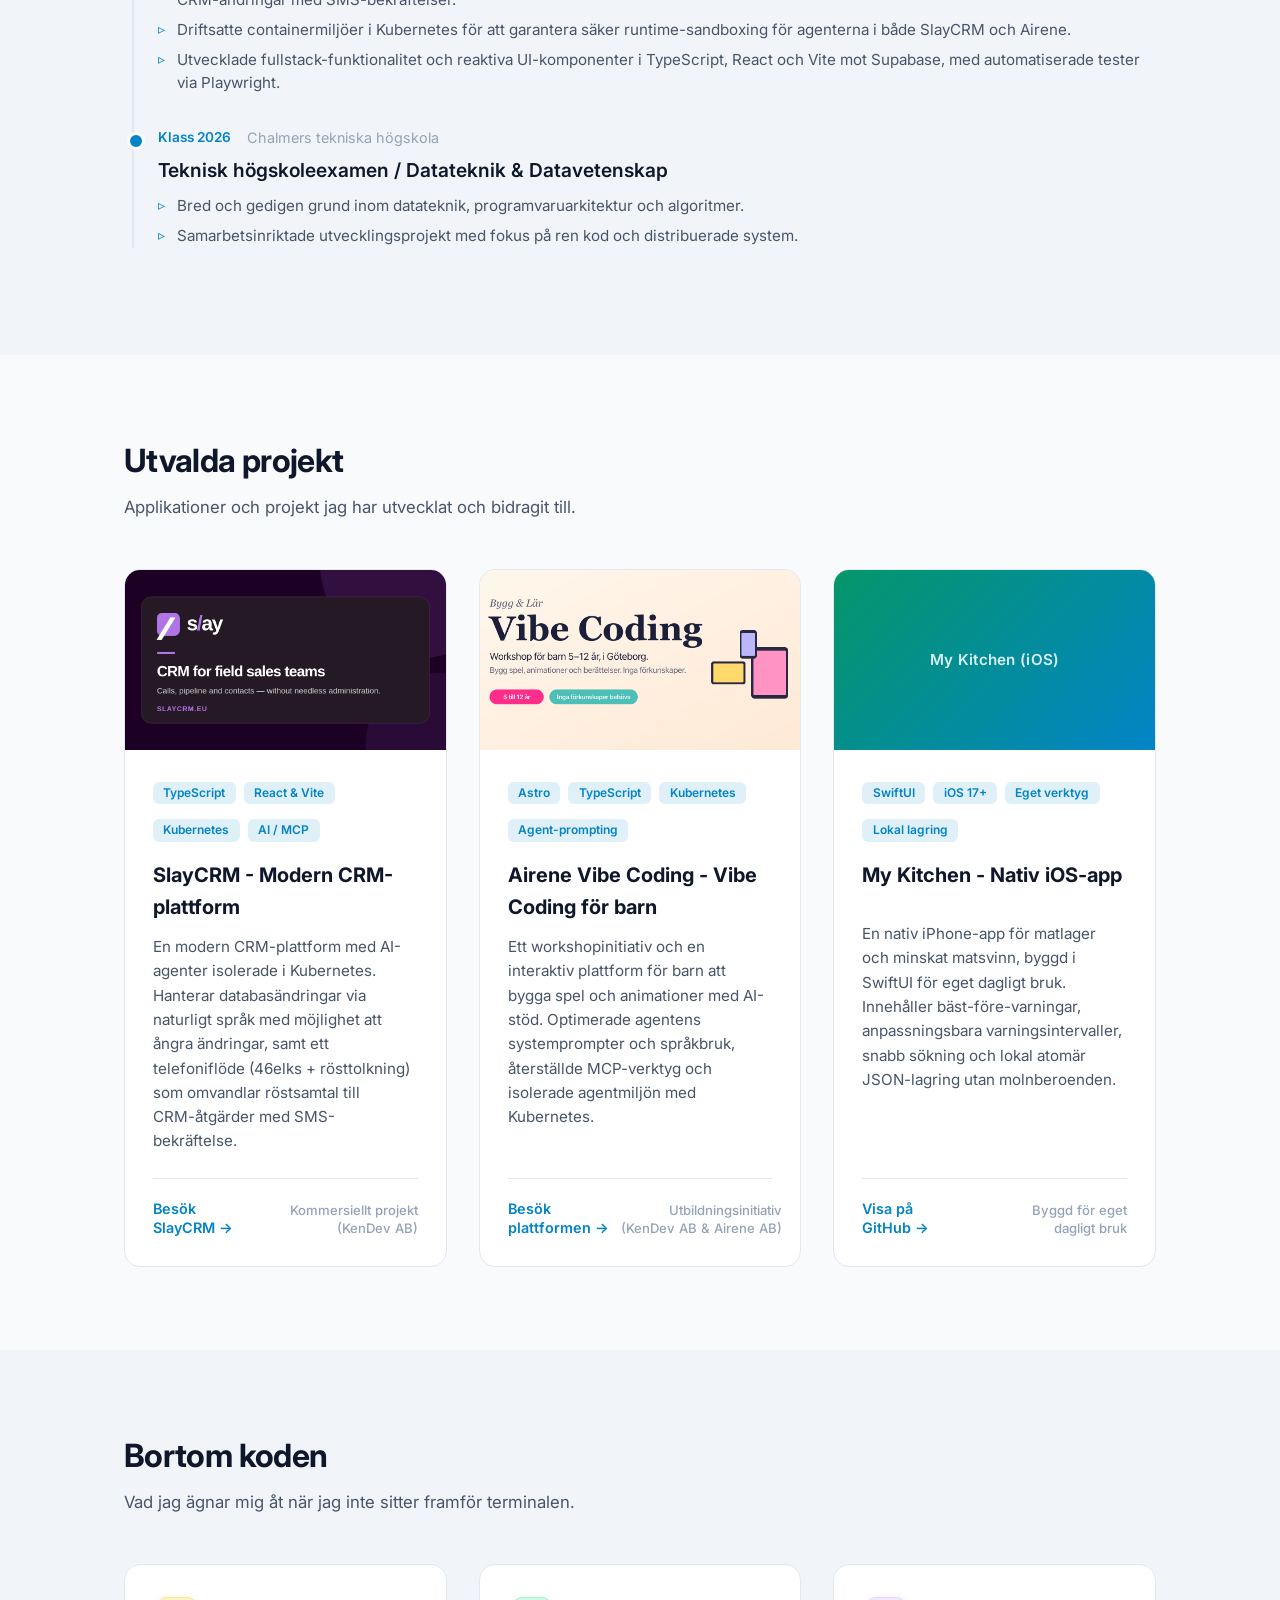
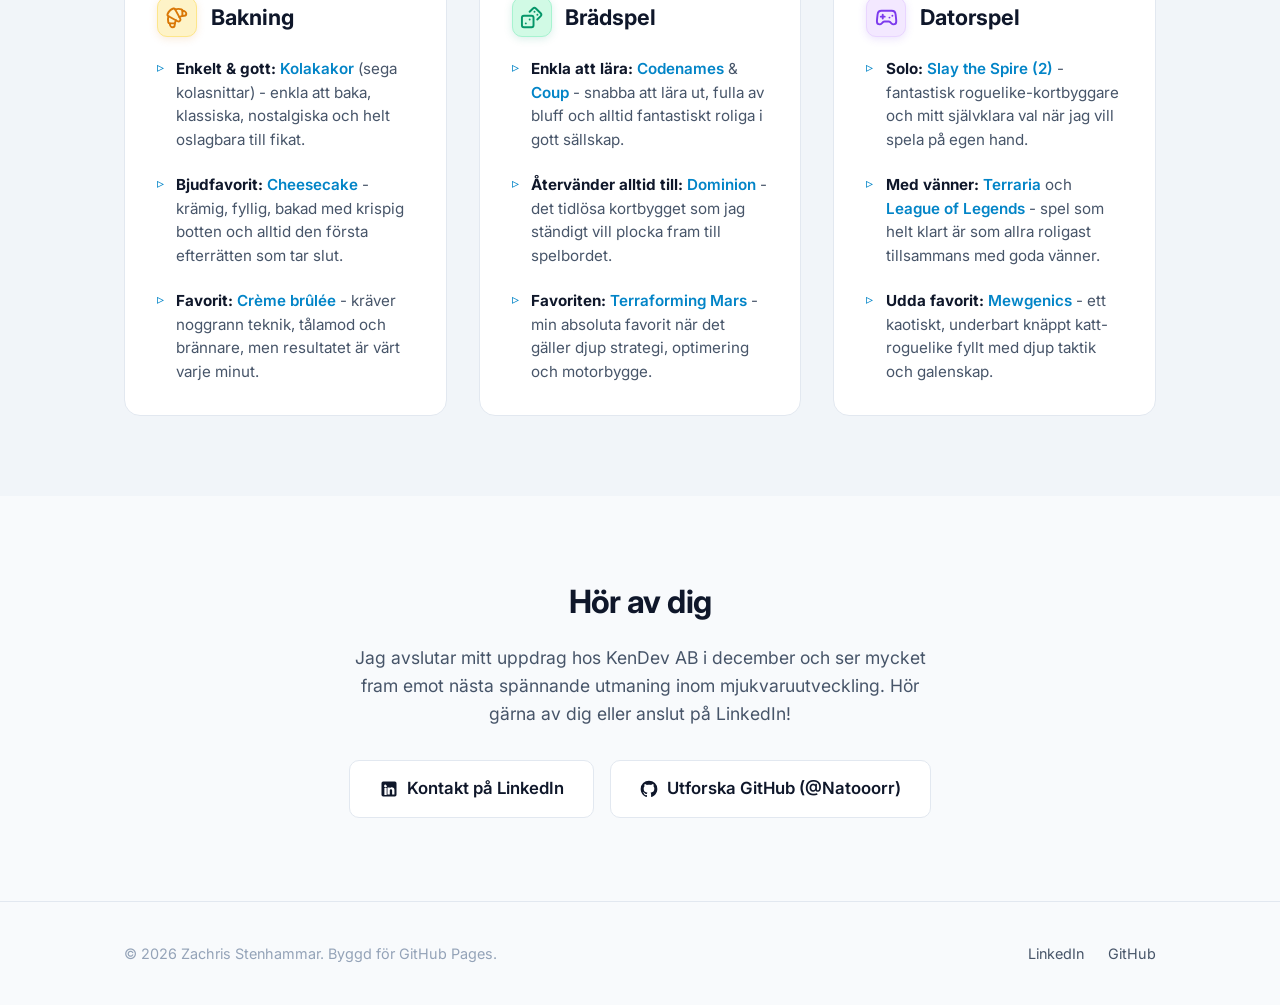
==== commit 29a49363: "style: unify external profile buttons with secondary outline styling" ====
--- a/sv.html
+++ b/sv.html
@@ -73,7 +73,7 @@
           </svg>
           Kontakt på LinkedIn
         </a>
-        <a href="https://github.com/Natooorr" target="_blank" rel="noopener" class="btn btn-ghost">
+        <a href="https://github.com/Natooorr" target="_blank" rel="noopener" class="btn btn-secondary">
           <svg class="icon" viewBox="0 0 24 24" width="18" height="18" fill="currentColor">
             <path d="M12 2A10 10 0 0 0 2 12c0 4.42 2.87 8.17 6.84 9.5.5.08.66-.23.66-.5v-1.69c-2.77.6-3.36-1.34-3.36-1.34-.46-1.16-1.11-1.47-1.11-1.47-.91-.62.07-.6.07-.6 1 .07 1.53 1.03 1.53 1.03.87 1.52 2.34 1.07 2.91.83.1-.65.35-1.09.63-1.34-2.22-.25-4.55-1.11-4.55-4.92 0-1.11.38-2 1.03-2.71-.1-.25-.45-1.29.1-2.64 0 0 .84-.27 2.75 1.02.79-.22 1.65-.33 2.5-.33.85 0 1.71.11 2.5.33 1.91-1.29 2.75-1.02 2.75-1.02.55 1.35.2 2.39.1 2.64.65.71 1.03 1.6 1.03 2.71 0 3.82-2.34 4.66-4.57 4.91.36.31.69.92.69 1.85V21c0 .27.16.59.67.5C19.14 20.16 22 16.42 22 12A10 10 0 0 0 12 2Z"/>
           </svg>
@@ -370,7 +370,7 @@
         Jag avslutar mitt uppdrag hos KenDev AB i december och ser mycket fram emot nästa spännande utmaning inom mjukvaruutveckling. Hör gärna av dig eller anslut på LinkedIn!
       </p>
       <div class="contact-buttons">
-        <a href="https://www.linkedin.com/in/zachris-stenhammar-56bb15175/" target="_blank" rel="noopener" class="btn btn-primary btn-large">
+        <a href="https://www.linkedin.com/in/zachris-stenhammar-56bb15175/" target="_blank" rel="noopener" class="btn btn-secondary btn-large">
           <svg class="icon" viewBox="0 0 24 24" width="20" height="20" fill="currentColor">
             <path d="M19 3a2 2 0 0 1 2 2v14a2 2 0 0 1-2 2H5a2 2 0 0 1-2-2V5a2 2 0 0 1 2-2h14m-.5 15.5v-5.3a3.26 3.26 0 0 0-3.26-3.26c-.85 0-1.84.52-2.28 1.3v-1.11h-2.79v8.37h2.79v-4.93c0-.77.62-1.4 1.39-1.4a1.4 1.4 0 0 1 1.4 1.4v4.93h2.75M6.46 10.9v8.37H9.2V10.9H6.46M7.83 6.64c-.95 0-1.72.77-1.72 1.72s.77 1.72 1.72 1.72 1.72-.77 1.72-1.72-.77-1.72-1.72Z"/>
           </svg>
--- a/style.css
+++ b/style.css
@@ -12,7 +12,7 @@
   --accent-hover: #0284c7;
   --accent-glow: rgba(56, 189, 248, 0.15);
   --success: #10b981;
-  --transition: all 0.2s ease-in-out;
+  --transition: all 0.3s ease;
   --radius-sm: 6px;
   --radius-md: 10px;
   --radius-lg: 16px;
@@ -39,6 +39,7 @@
 
 html {
   scroll-behavior: smooth;
+  scroll-padding-top: 5rem;
 }
 
 body {
@@ -102,6 +103,7 @@
 
 .section-alt {
   background-color: var(--bg-secondary);
+  transition: background-color 0.3s ease;
 }
 
 .section-header {
@@ -136,7 +138,7 @@
   background-color: rgba(15, 23, 42, 0.85);
   backdrop-filter: blur(12px);
   border-bottom: 1px solid var(--border-color);
-  transition: background-color 0.3s ease;
+  transition: background-color 0.3s ease, border-color 0.3s ease;
 }
 
 [data-theme="light"] .header {
@@ -188,15 +190,16 @@
   padding: 0.25rem 0.55rem;
   border: 1px solid var(--border-color);
   border-radius: var(--radius-sm);
-  background: var(--bg-card);
+  background-color: var(--bg-card);
   font-size: 0.82rem;
   font-weight: 600;
+  transition: background-color 0.3s ease, border-color 0.3s ease;
 }
 
 .lang-btn {
   color: var(--text-muted);
   text-decoration: none;
-  transition: var(--transition);
+  transition: color 0.3s ease;
   padding: 0.1rem 0.25rem;
   border-radius: 3px;
 }
@@ -243,7 +246,7 @@
   display: inline-flex;
   align-items: center;
   gap: 0.5rem;
-  background: var(--accent-glow);
+  background-color: var(--accent-glow);
   color: var(--accent);
   font-size: 0.85rem;
   font-weight: 600;
@@ -251,6 +254,7 @@
   border-radius: 9999px;
   border: 1px solid rgba(56, 189, 248, 0.25);
   margin-bottom: 1.5rem;
+  transition: background-color 0.3s ease, border-color 0.3s ease, color 0.3s ease;
 }
 
 .status-dot {
@@ -386,10 +390,11 @@
 }
 
 .skills-card {
-  background: var(--bg-card);
+  background-color: var(--bg-card);
   padding: 2rem;
   border-radius: var(--radius-lg);
   border: 1px solid var(--border-color);
+  transition: background-color 0.3s ease, border-color 0.3s ease;
 }
 
 .skills-heading {
@@ -404,7 +409,7 @@
 }
 
 .tag {
-  background: var(--bg-secondary);
+  background-color: var(--bg-secondary);
   border: 1px solid var(--border-color);
   color: var(--text-primary);
   padding: 0.45rem 0.65rem;
@@ -416,6 +421,7 @@
   align-items: center;
   justify-content: center;
   flex: 1 1 calc(50% - 0.6rem);
+  transition: background-color 0.3s ease, border-color 0.3s ease, color 0.3s ease;
 }
 
 /* Projects Grid */
@@ -502,13 +508,14 @@
   font-size: 0.75rem;
   font-weight: 600;
   color: var(--accent);
-  background: var(--accent-glow);
+  background-color: var(--accent-glow);
   padding: 0.25rem 0.65rem;
   border-radius: var(--radius-sm);
   white-space: nowrap;
   display: inline-flex;
   align-items: center;
   line-height: 1.2;
+  transition: background-color 0.3s ease, color 0.3s ease;
 }
 
 .project-title {
@@ -588,13 +595,14 @@
 }
 
 .interest-card {
-  background: var(--bg-card);
+  background-color: var(--bg-card);
   border: 1px solid var(--border-color);
   border-radius: var(--radius-lg);
   padding: 2rem;
   display: flex;
   flex-direction: column;
   cursor: default;
+  transition: background-color 0.3s ease, border-color 0.3s ease;
 }
 
 .interest-header {
@@ -612,7 +620,7 @@
   height: 2.5rem;
   border-radius: var(--radius-md);
   flex-shrink: 0;
-  transition: transform 0.25s ease, box-shadow 0.25s ease;
+  transition: transform 0.25s ease, background-color 0.3s ease, border-color 0.3s ease, color 0.3s ease, box-shadow 0.3s ease;
   font-family: inherit;
   font-size: inherit;
   line-height: inherit;
@@ -834,21 +842,21 @@
 
 /* Fun vibrant color identities for each hobby */
 .icon-baking {
-  background: rgba(245, 158, 11, 0.16);
+  background-color: rgba(245, 158, 11, 0.16);
   color: #f59e0b;
   border: 1px solid rgba(245, 158, 11, 0.25);
   box-shadow: 0 2px 10px rgba(245, 158, 11, 0.12);
 }
 
 .icon-games {
-  background: rgba(16, 185, 129, 0.16);
+  background-color: rgba(16, 185, 129, 0.16);
   color: #10b981;
   border: 1px solid rgba(16, 185, 129, 0.25);
   box-shadow: 0 2px 10px rgba(16, 185, 129, 0.12);
 }
 
 .icon-gaming {
-  background: rgba(168, 85, 247, 0.16);
+  background-color: rgba(168, 85, 247, 0.16);
   color: #a855f7;
   border: 1px solid rgba(168, 85, 247, 0.25);
   box-shadow: 0 2px 10px rgba(168, 85, 247, 0.12);
@@ -856,21 +864,21 @@
 
 /* Light Mode Contrast Tuning */
 [data-theme="light"] .icon-baking {
-  background: #fef3c7;
+  background-color: #fef3c7;
   color: #d97706;
   border-color: #fde68a;
   box-shadow: 0 2px 8px rgba(217, 119, 6, 0.15);
 }
 
 [data-theme="light"] .icon-games {
-  background: #d1fae5;
+  background-color: #d1fae5;
   color: #059669;
   border-color: #a7f3d0;
   box-shadow: 0 2px 8px rgba(5, 150, 105, 0.15);
 }
 
 [data-theme="light"] .icon-gaming {
-  background: #f3e8ff;
+  background-color: #f3e8ff;
   color: #7c3aed;
   border-color: #e9d5ff;
   box-shadow: 0 2px 8px rgba(124, 58, 237, 0.15);
@@ -878,21 +886,21 @@
 
 /* Dark Mode Glow Tuning */
 [data-theme="dark"] .icon-baking {
-  background: rgba(245, 158, 11, 0.2);
+  background-color: rgba(245, 158, 11, 0.2);
   color: #fbbf24;
   border-color: rgba(251, 191, 36, 0.35);
   box-shadow: 0 0 14px rgba(245, 158, 11, 0.2);
 }
 
 [data-theme="dark"] .icon-games {
-  background: rgba(16, 185, 129, 0.2);
+  background-color: rgba(16, 185, 129, 0.2);
   color: #34d399;
   border-color: rgba(52, 211, 153, 0.35);
   box-shadow: 0 0 14px rgba(16, 185, 129, 0.2);
 }
 
 [data-theme="dark"] .icon-gaming {
-  background: rgba(168, 85, 247, 0.2);
+  background-color: rgba(168, 85, 247, 0.2);
   color: #c084fc;
   border-color: rgba(192, 132, 252, 0.35);
   box-shadow: 0 0 14px rgba(168, 85, 247, 0.2);
@@ -955,8 +963,9 @@
   width: 12px;
   height: 12px;
   border-radius: 50%;
-  background: var(--accent);
+  background-color: var(--accent);
   border: 3px solid var(--bg-primary);
+  transition: border-color 0.3s ease, background-color 0.3s ease;
 }
 
 .timeline-meta {
@@ -1038,6 +1047,28 @@
   padding: 2.5rem 0;
   font-size: 0.9rem;
   color: var(--text-muted);
+  transition: border-color 0.3s ease, color 0.3s ease;
+}
+
+/* Synchronized Dark / Light Theme Color Transitions (0.3s ease across all elements) */
+.hero-subtitle,
+.section-subtitle,
+.contact-subtitle,
+.project-description,
+.project-meta,
+.timeline-company,
+.timeline-desc,
+.timeline-bullets li,
+.interest-list,
+.interest-list strong,
+.interest-list em,
+.text-muted,
+.text-secondary,
+.highlight,
+.about-highlights,
+.highlight-item,
+.section-line {
+  transition: color 0.3s ease, background-color 0.3s ease, border-color 0.3s ease;
 }
 
 .footer-container {
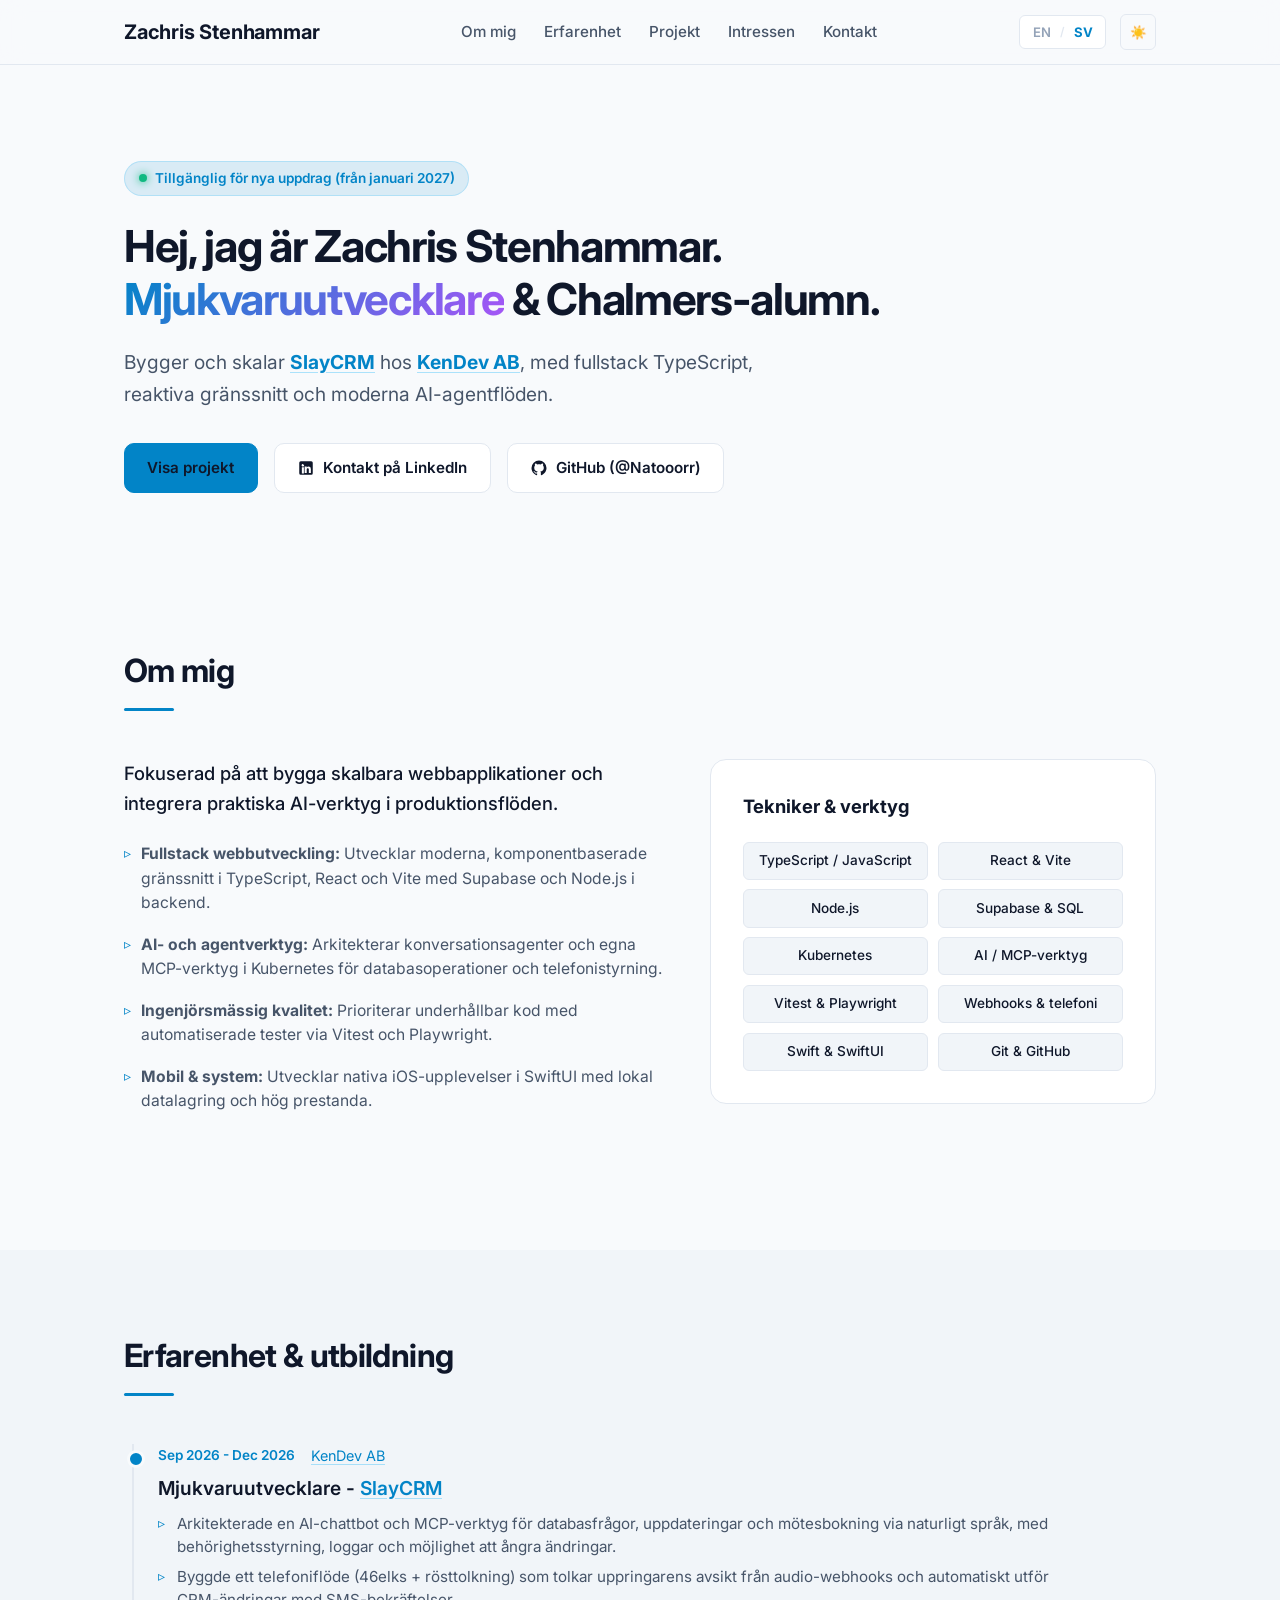
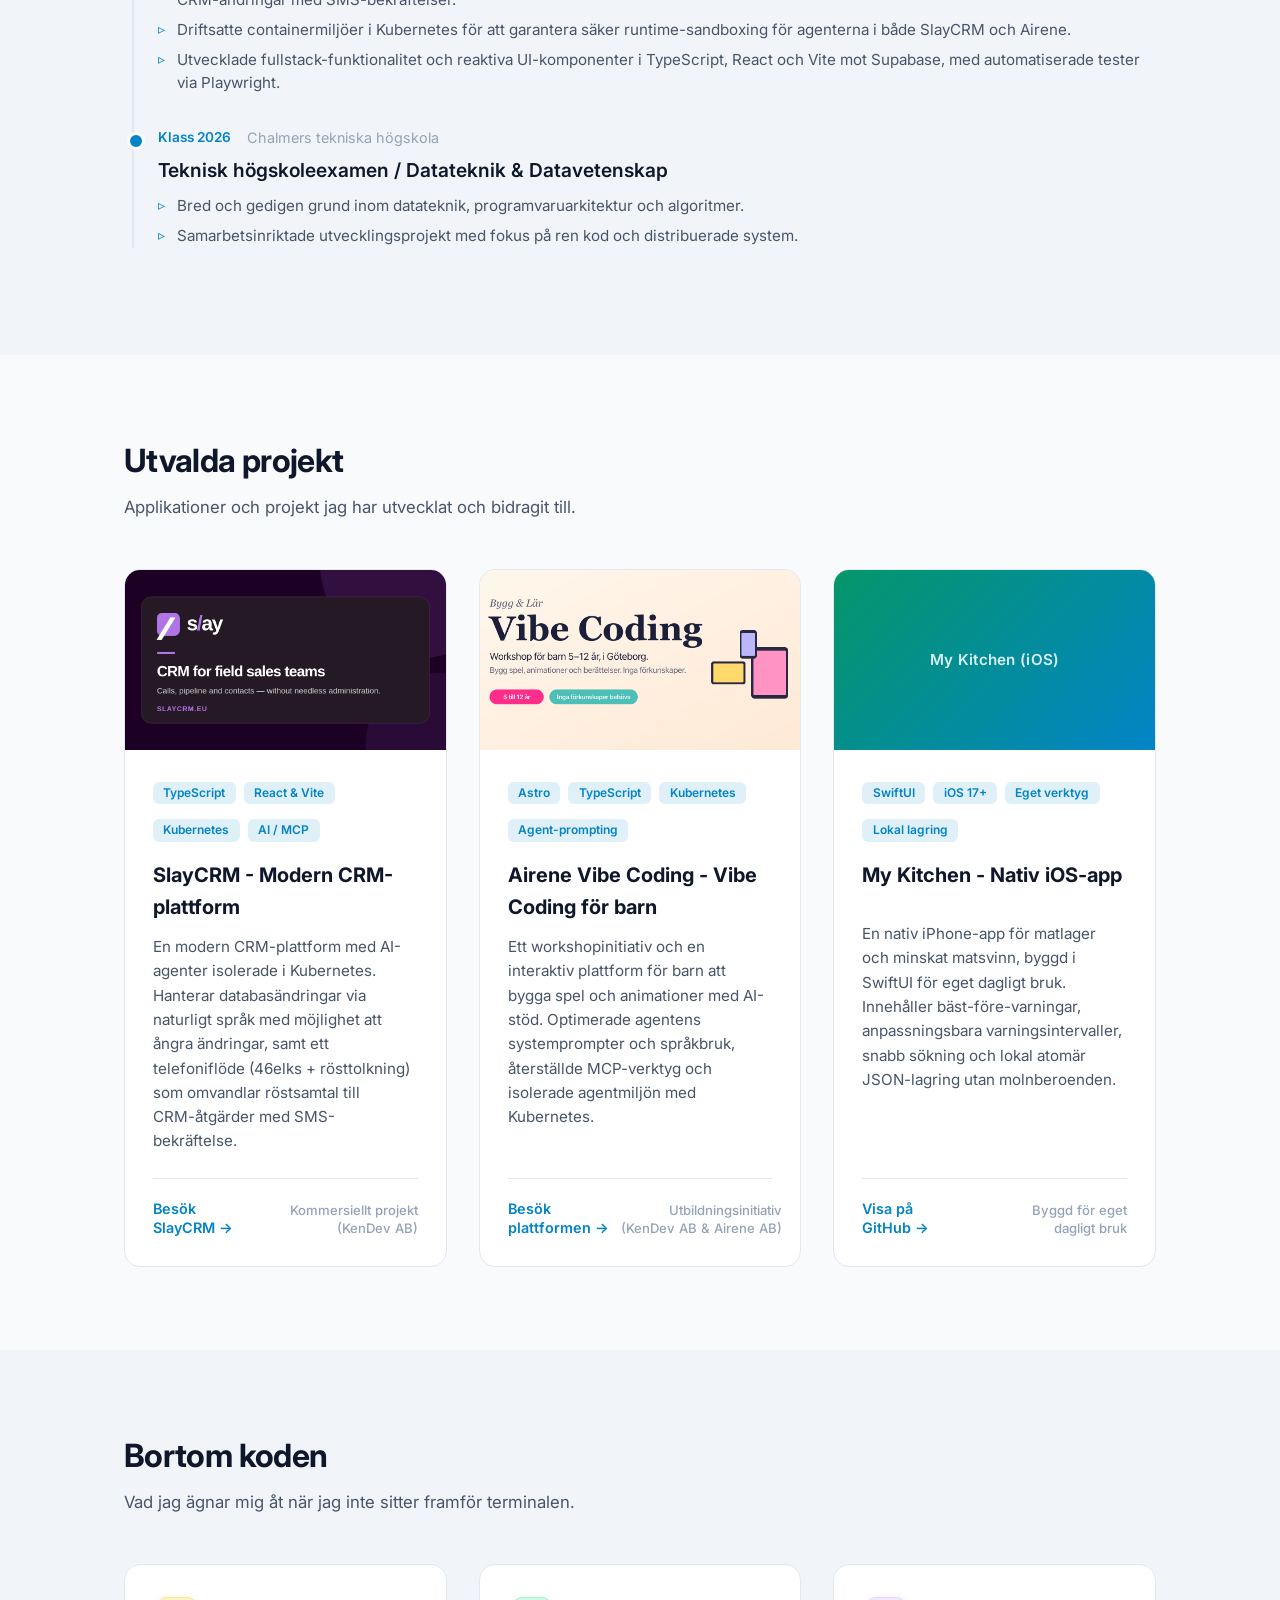
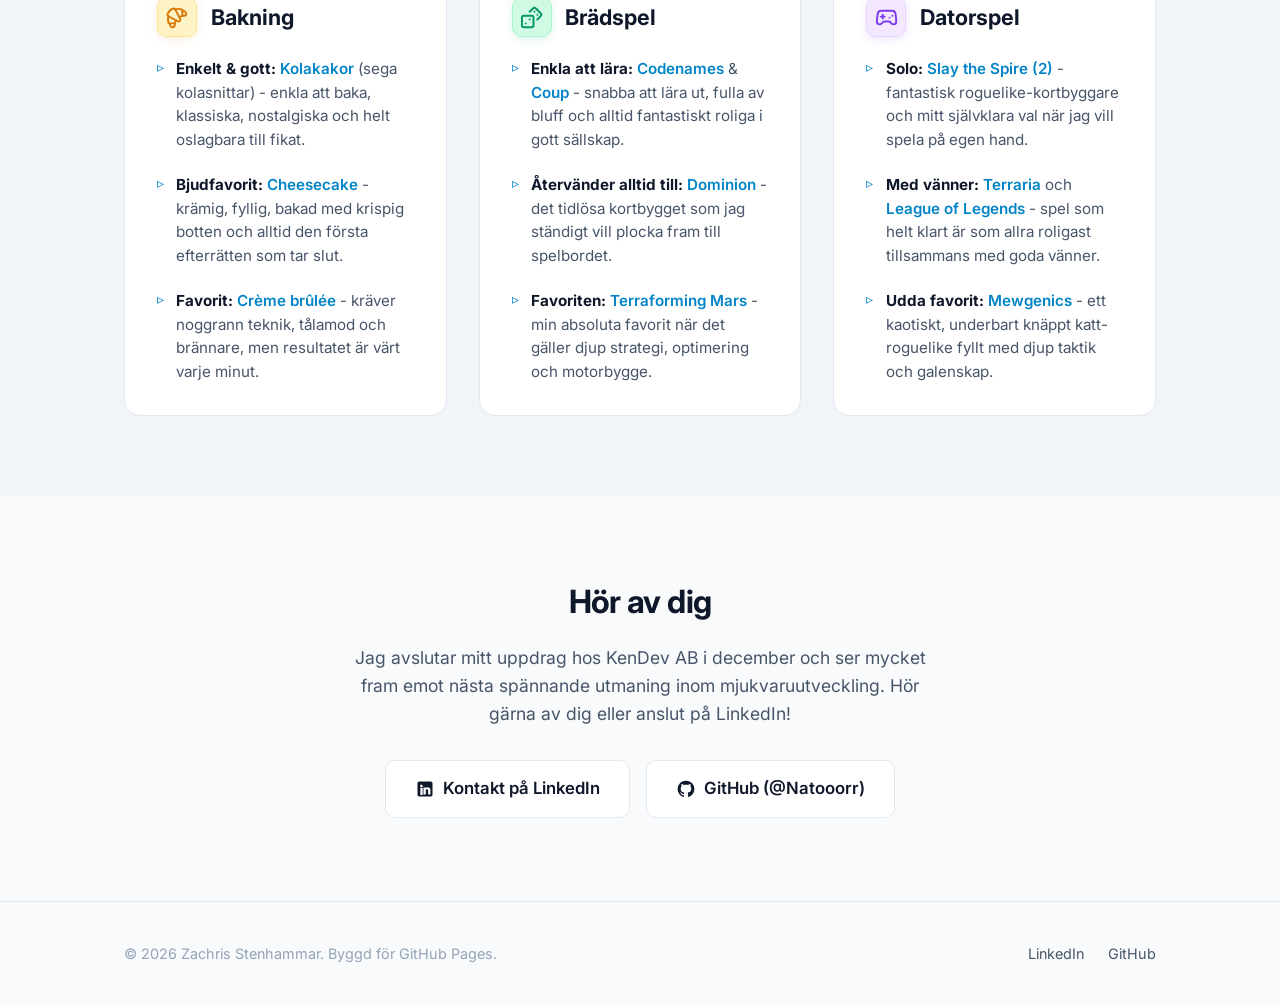
==== commit 5d7fea65: "style: simplify GitHub button label to 'GitHub (@Natooorr)' in Connect section" ====
--- a/sv.html
+++ b/sv.html
@@ -380,7 +380,7 @@
           <svg class="icon" viewBox="0 0 24 24" width="20" height="20" fill="currentColor">
             <path d="M12 2A10 10 0 0 0 2 12c0 4.42 2.87 8.17 6.84 9.5.5.08.66-.23.66-.5v-1.69c-2.77.6-3.36-1.34-3.36-1.34-.46-1.16-1.11-1.47-1.11-1.47-.91-.62.07-.6.07-.6 1 .07 1.53 1.03 1.53 1.03.87 1.52 2.34 1.07 2.91.83.1-.65.35-1.09.63-1.34-2.22-.25-4.55-1.11-4.55-4.92 0-1.11.38-2 1.03-2.71-.1-.25-.45-1.29.1-2.64 0 0 .84-.27 2.75 1.02.79-.22 1.65-.33 2.5-.33.85 0 1.71.11 2.5.33 1.91-1.29 2.75-1.02 2.75-1.02.55 1.35.2 2.39.1 2.64.65.71 1.03 1.6 1.03 2.71 0 3.82-2.34 4.66-4.57 4.91.36.31.69.92.69 1.85V21c0 .27.16.59.67.5C19.14 20.16 22 16.42 22 12A10 10 0 0 0 12 2Z"/>
           </svg>
-          Utforska GitHub (@Natooorr)
+          GitHub (@Natooorr)
         </a>
       </div>
     </div>
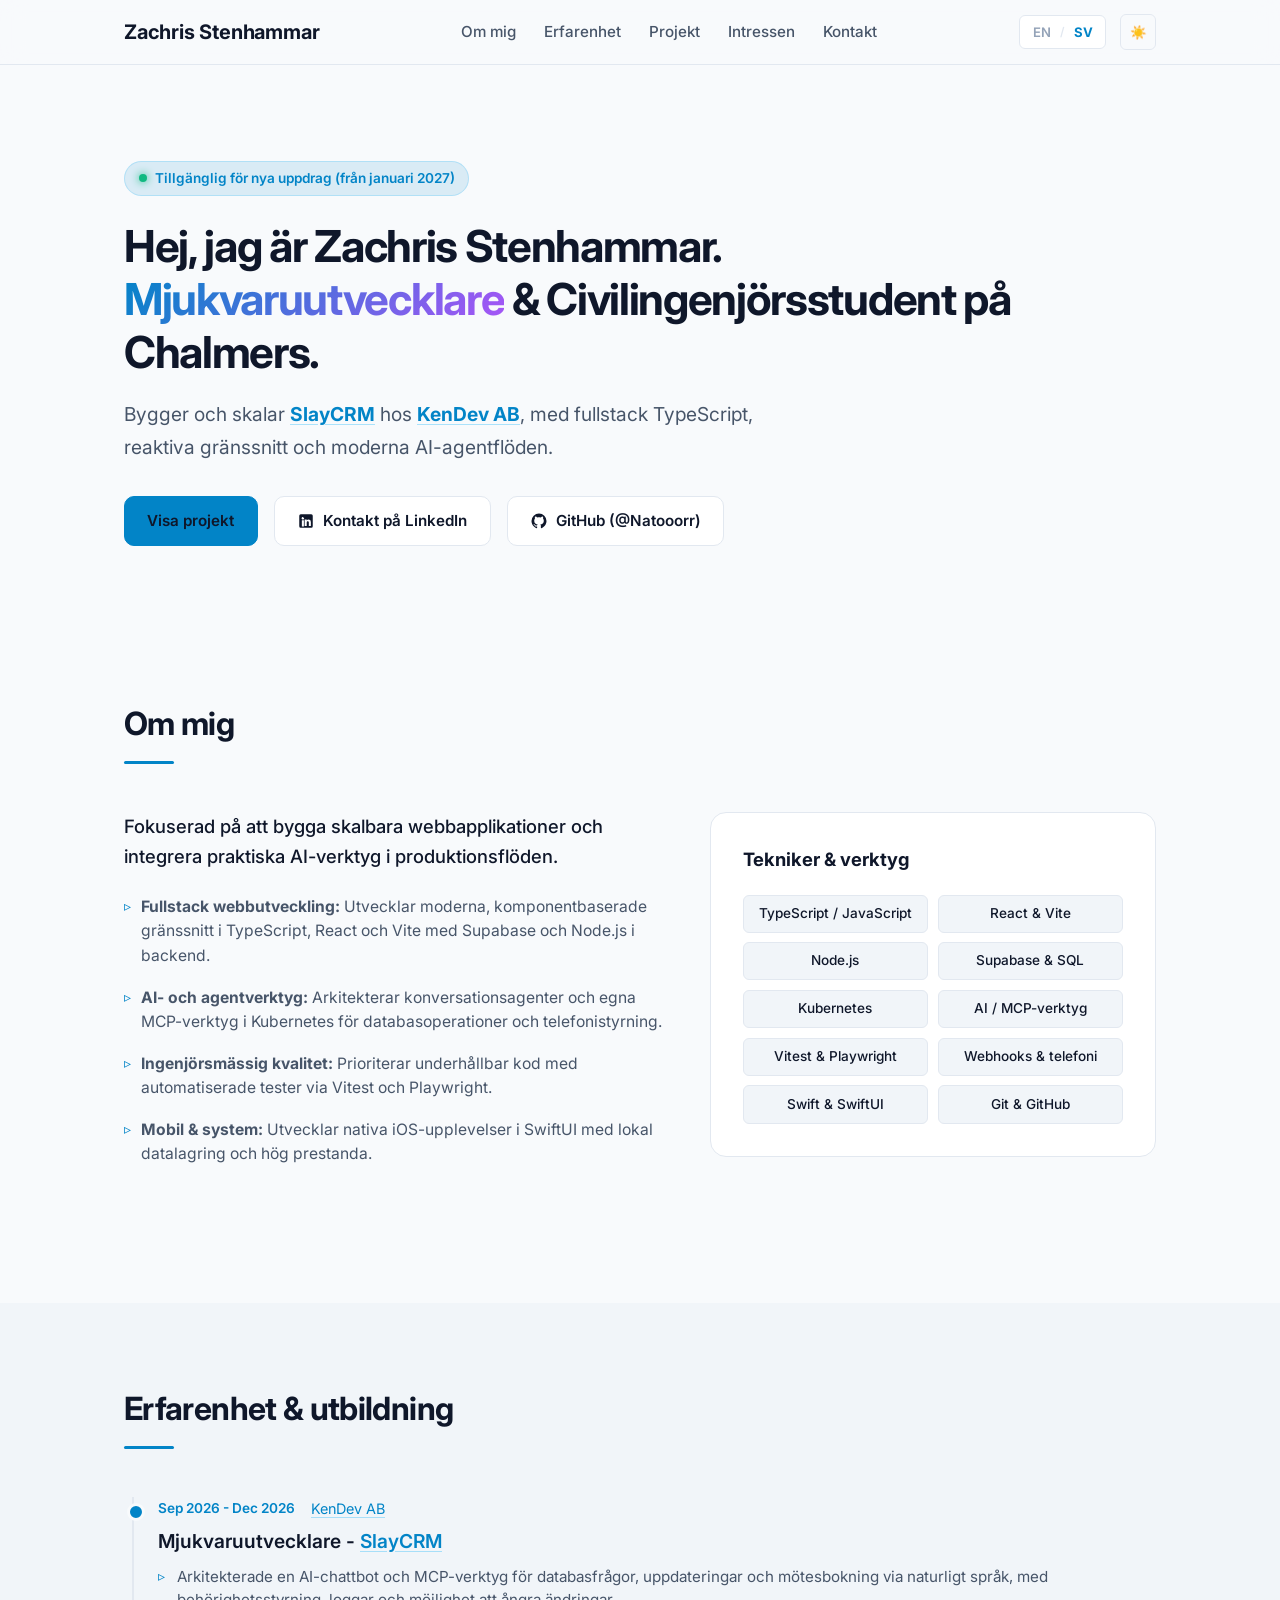
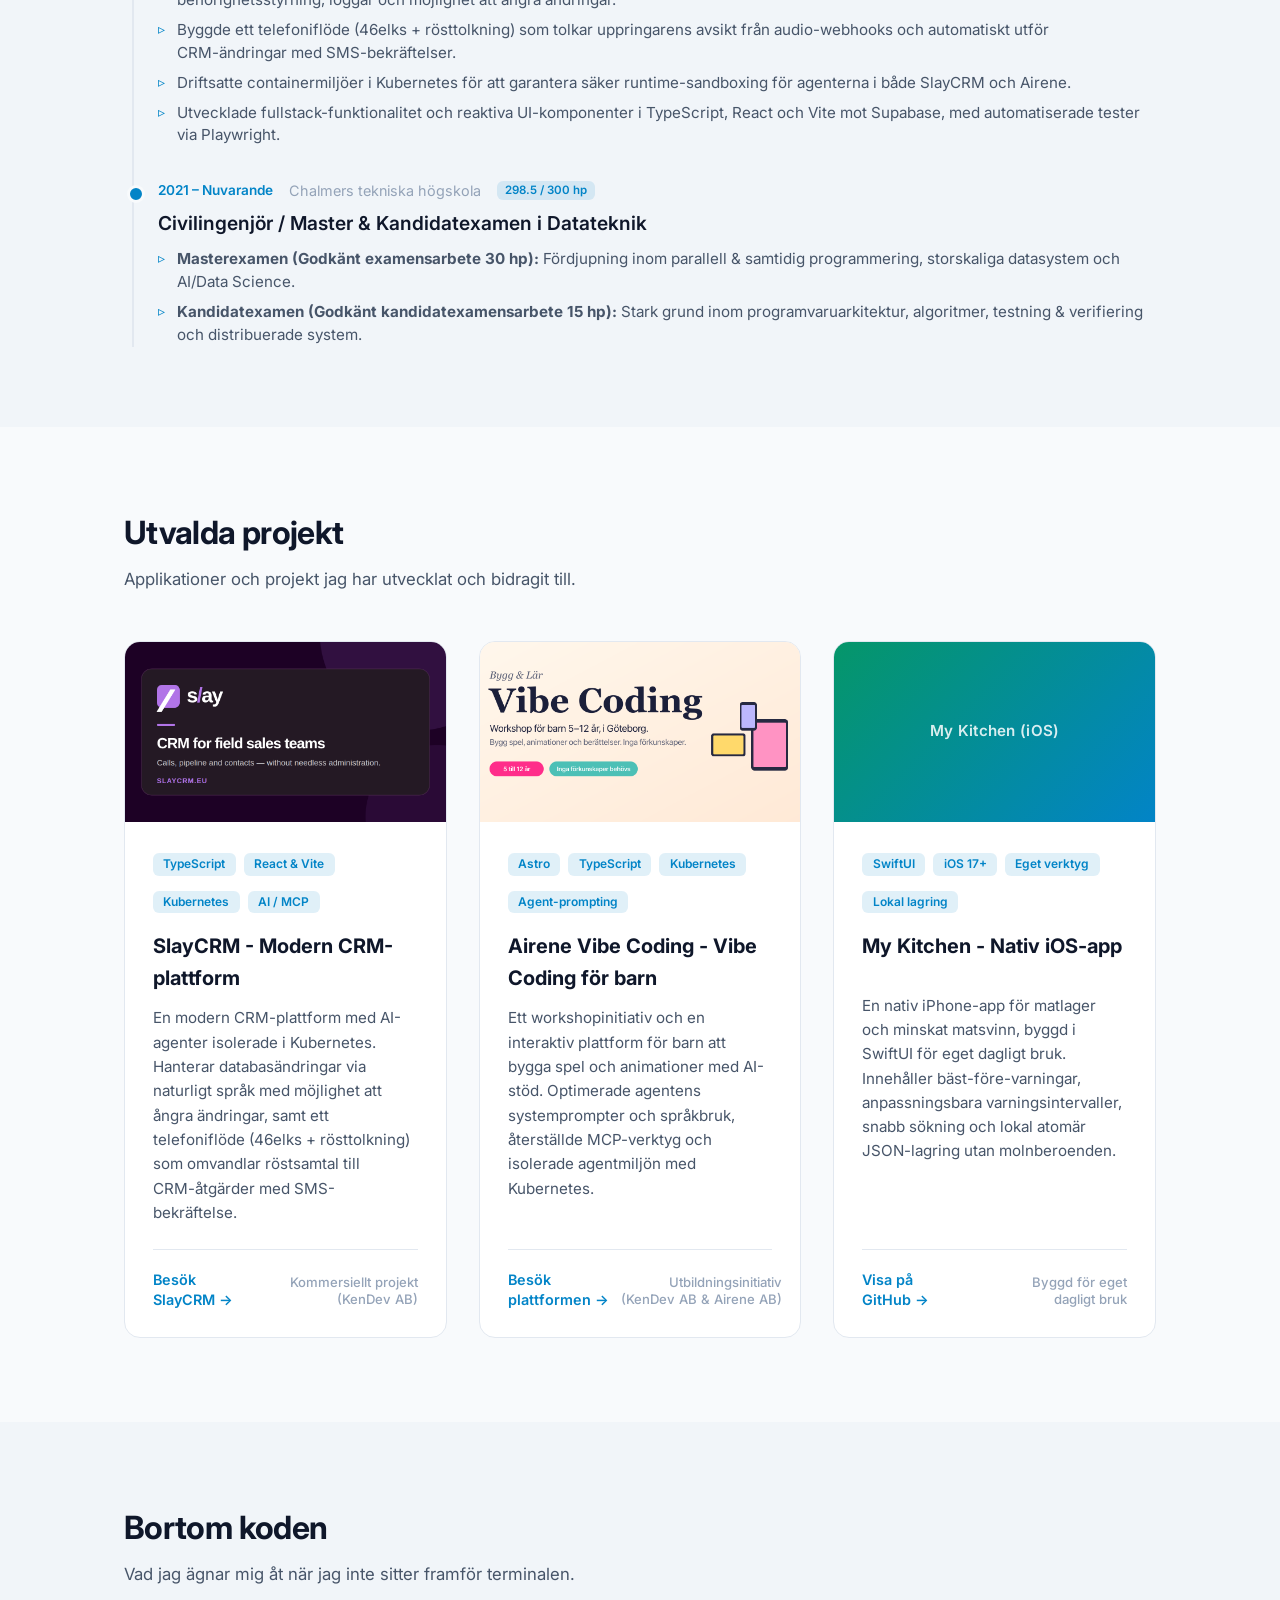
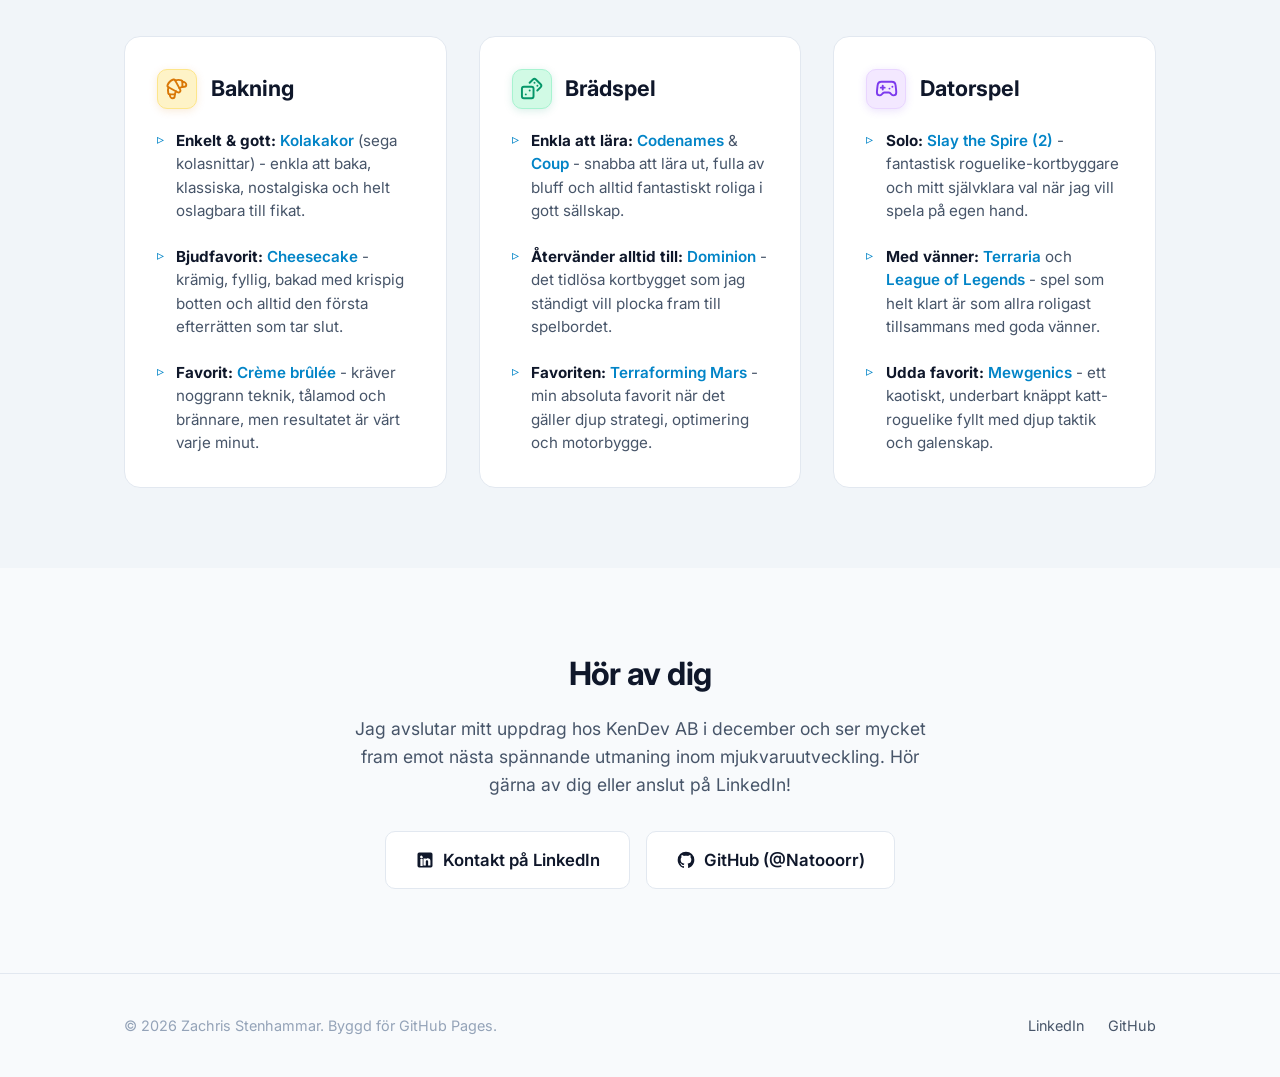
==== commit 6ad6f5f1: "feat: update Chalmers degree details with M.Sc. & B.Sc. credentials" ====
--- a/sv.html
+++ b/sv.html
@@ -4,15 +4,20 @@
   <meta charset="UTF-8" />
   <meta name="viewport" content="width=device-width, initial-scale=1.0" />
   <title>Zachris Stenhammar - Mjukvaruutvecklare Portfolio</title>
-  <meta name="description" content="Portfolio för Zachris Stenhammar - Mjukvaruutvecklare och Chalmers-alumn. Utvecklar SlayCRM hos KenDev AB." />
+  <meta name="description" content="Portfolio för Zachris Stenhammar - Mjukvaruutvecklare &amp; civilingenjörsstudent inom Datateknik på Chalmers. Utvecklar SlayCRM hos KenDev AB." />
 
   <!-- Open Graph Meta Tags (Optimerade för LinkedIn) -->
   <meta property="og:title" content="Zachris Stenhammar - Mjukvaruutvecklare" />
-  <meta property="og:description" content="Mjukvaruutvecklare och Chalmers-alumn. Utvecklar SlayCRM hos KenDev AB med TypeScript, React och AI-integrationer." />
+  <meta property="og:description" content="Mjukvaruutvecklare &amp; civilingenjörsstudent på Chalmers. Utvecklar SlayCRM hos KenDev AB med TypeScript, React och AI-integrationer." />
   <meta property="og:type" content="website" />
   <meta property="og:locale" content="sv_SE" />
   <meta property="og:url" content="https://natooorr.github.io/portfolio/sv.html" />
   <meta property="og:image" content="https://placehold.co/1200x630/0f172a/38bdf8?text=Zachris+Stenhammar+%E2%80%94+Portfolio" />
+
+  <!-- Favicon -->
+  <link rel="icon" type="image/svg+xml" href="favicon.svg" />
+  <link rel="icon" type="image/png" sizes="64x64" href="favicon.png" />
+  <link rel="apple-touch-icon" href="favicon.png" />
 
   <link rel="stylesheet" href="style.css" />
   <link rel="preconnect" href="https://fonts.googleapis.com">
@@ -60,7 +65,7 @@
       </div>
       <h1 class="hero-title">
         Hej, jag är <span class="highlight">Zachris Stenhammar</span>.<br />
-        <span class="gradient-text">Mjukvaruutvecklare</span> &amp; Chalmers-alumn.
+        <span class="gradient-text">Mjukvaruutvecklare</span> &amp; Civilingenjörsstudent på Chalmers.
       </h1>
       <p class="hero-subtitle">
         Bygger och skalar <a href="https://slaycrm.eu" target="_blank" rel="noopener" class="text-link"><strong>SlayCRM</strong></a> hos <a href="https://kendev.se" target="_blank" rel="noopener" class="text-link"><strong>KenDev AB</strong></a>, med fullstack TypeScript, reaktiva gränssnitt och moderna AI-agentflöden.
@@ -170,14 +175,15 @@
         <!-- Chalmers -->
         <div class="timeline-item">
           <div class="timeline-meta">
-            <span class="timeline-period">Klass 2026</span>
+            <span class="timeline-period">2021 – Nuvarande</span>
             <span class="timeline-company">Chalmers tekniska högskola</span>
+            <span class="badge" style="font-size: 0.72rem; padding: 0.15rem 0.5rem;">298.5 / 300 hp</span>
           </div>
           <div class="timeline-content">
-            <h3 class="timeline-role">Teknisk högskoleexamen / Datateknik &amp; Datavetenskap</h3>
+            <h3 class="timeline-role">Civilingenjör / Master &amp; Kandidatexamen i Datateknik</h3>
             <ul class="timeline-bullets">
-              <li>Bred och gedigen grund inom datateknik, programvaruarkitektur och algoritmer.</li>
-              <li>Samarbetsinriktade utvecklingsprojekt med fokus på ren kod och distribuerade system.</li>
+              <li><strong>Masterexamen (Godkänt examensarbete 30 hp):</strong> Fördjupning inom parallell &amp; samtidig programmering, storskaliga datasystem och AI/Data Science.</li>
+              <li><strong>Kandidatexamen (Godkänt kandidatexamensarbete 15 hp):</strong> Stark grund inom programvaruarkitektur, algoritmer, testning &amp; verifiering och distribuerade system.</li>
             </ul>
           </div>
         </div>
--- a/style.css
+++ b/style.css
@@ -970,7 +970,8 @@
 
 .timeline-meta {
   display: flex;
-  gap: 1rem;
+  flex-wrap: wrap;
+  gap: 0.4rem 1rem;
   align-items: center;
   margin-bottom: 0.35rem;
 }
@@ -1135,7 +1136,7 @@
     min-height: 1250px;
   }
   #experience {
-    min-height: 1220px;
+    min-height: 1280px;
   }
   #projects {
     min-height: 2360px;
@@ -1153,7 +1154,7 @@
     min-height: 550px;
   }
   .timeline-item:last-child {
-    min-height: 270px;
+    min-height: 330px;
   }
   .project-card {
     min-height: 660px;
